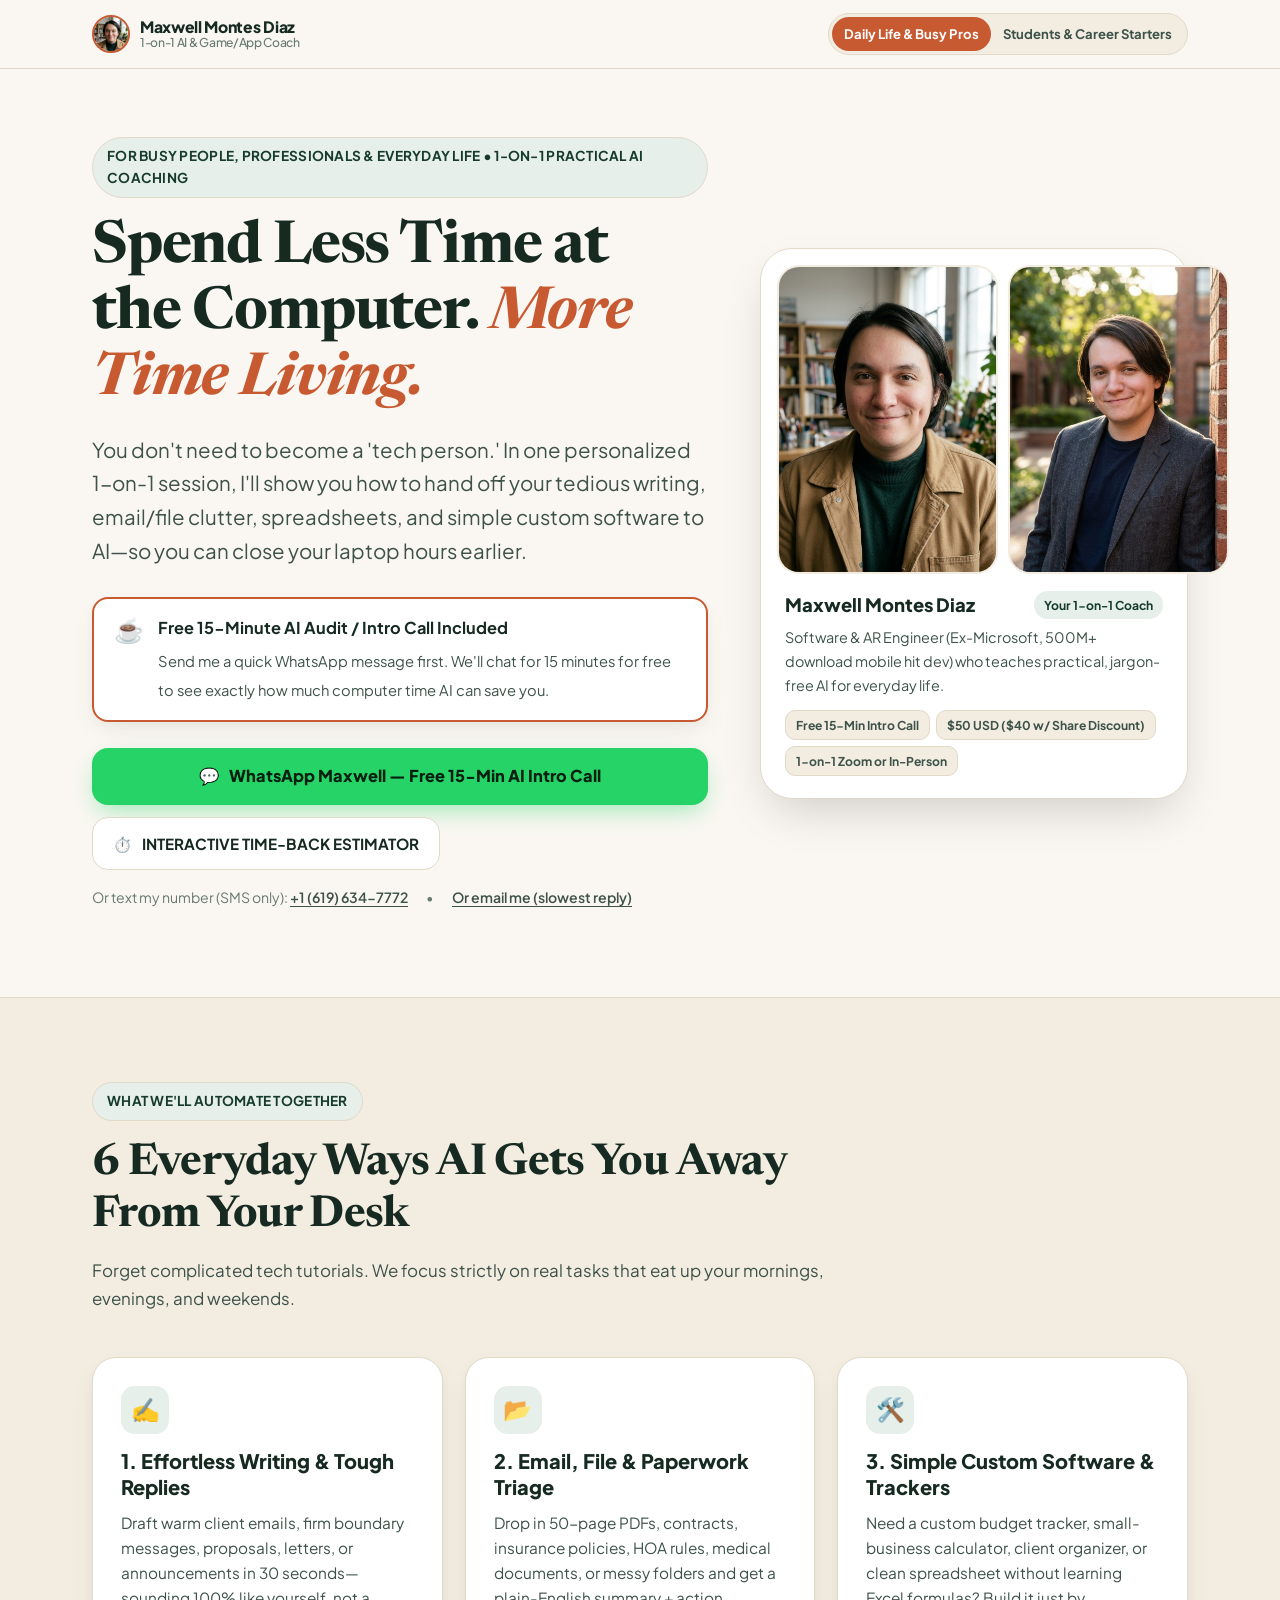
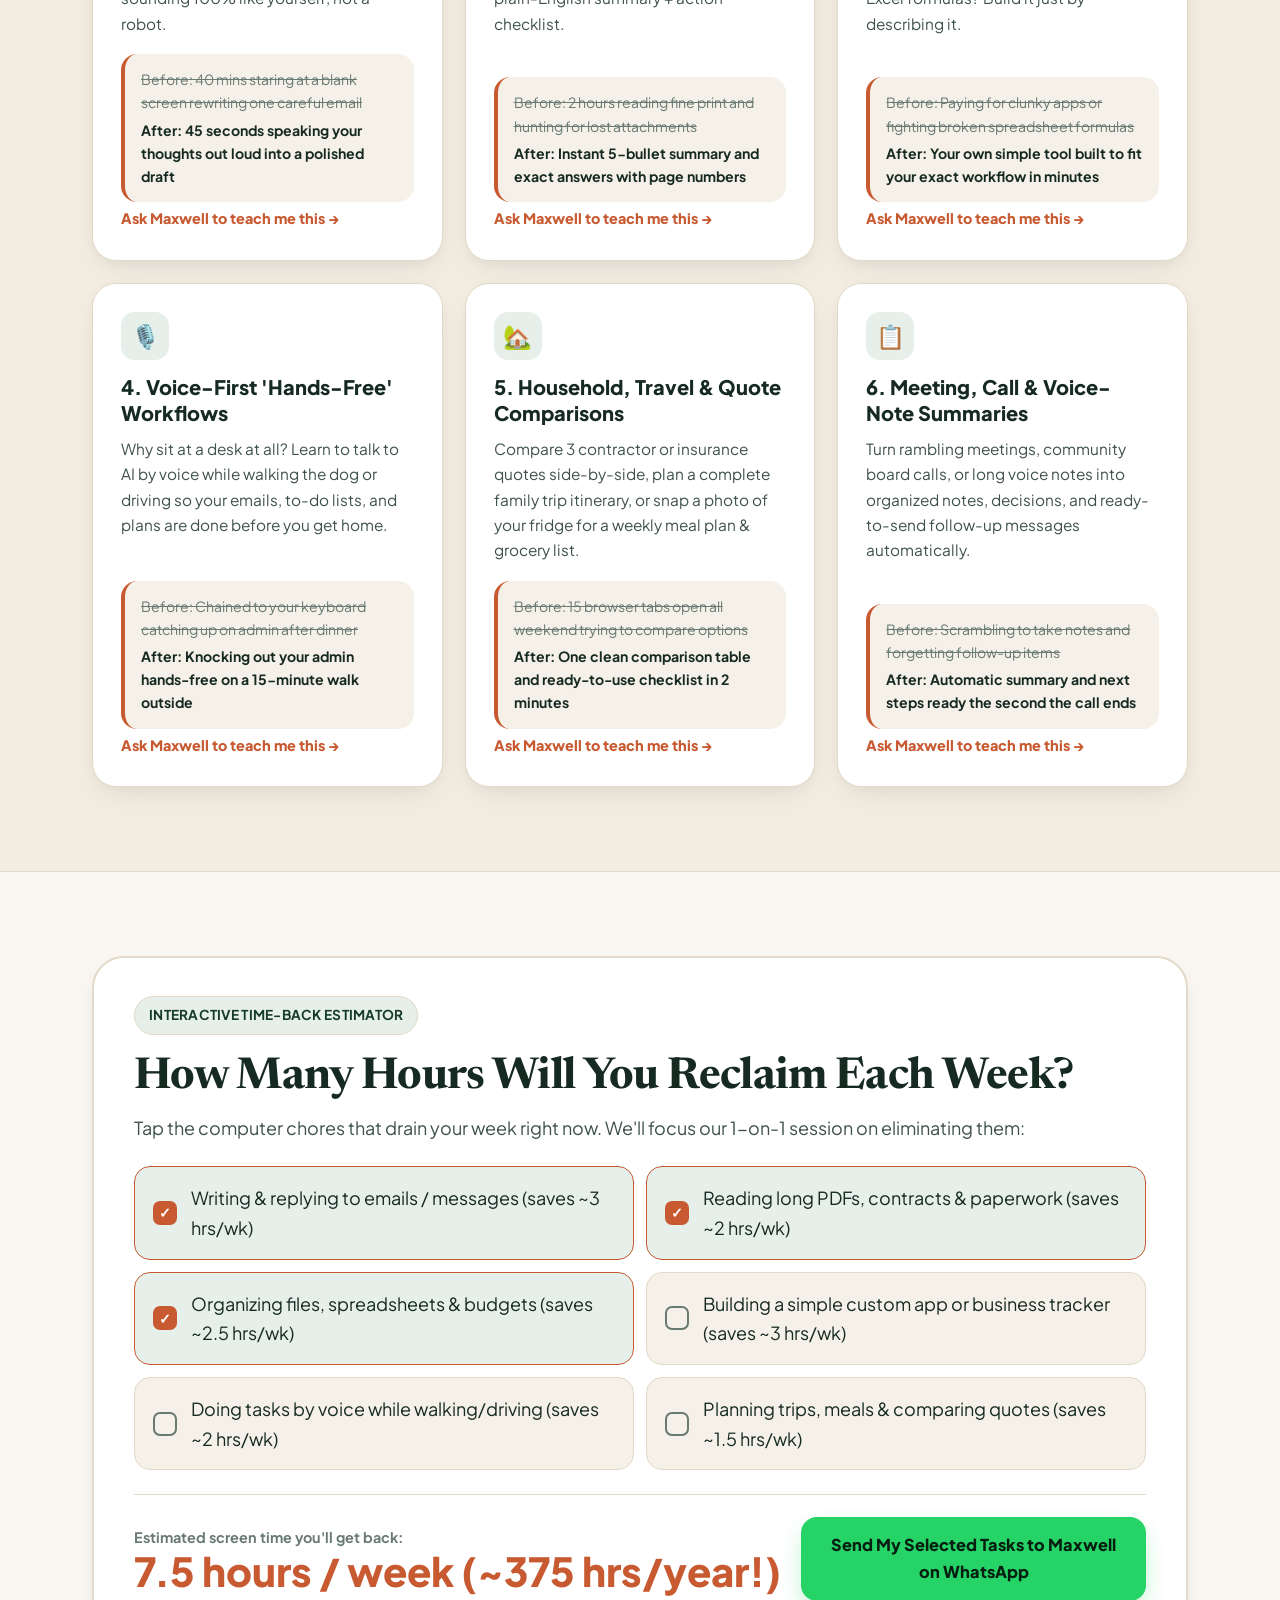
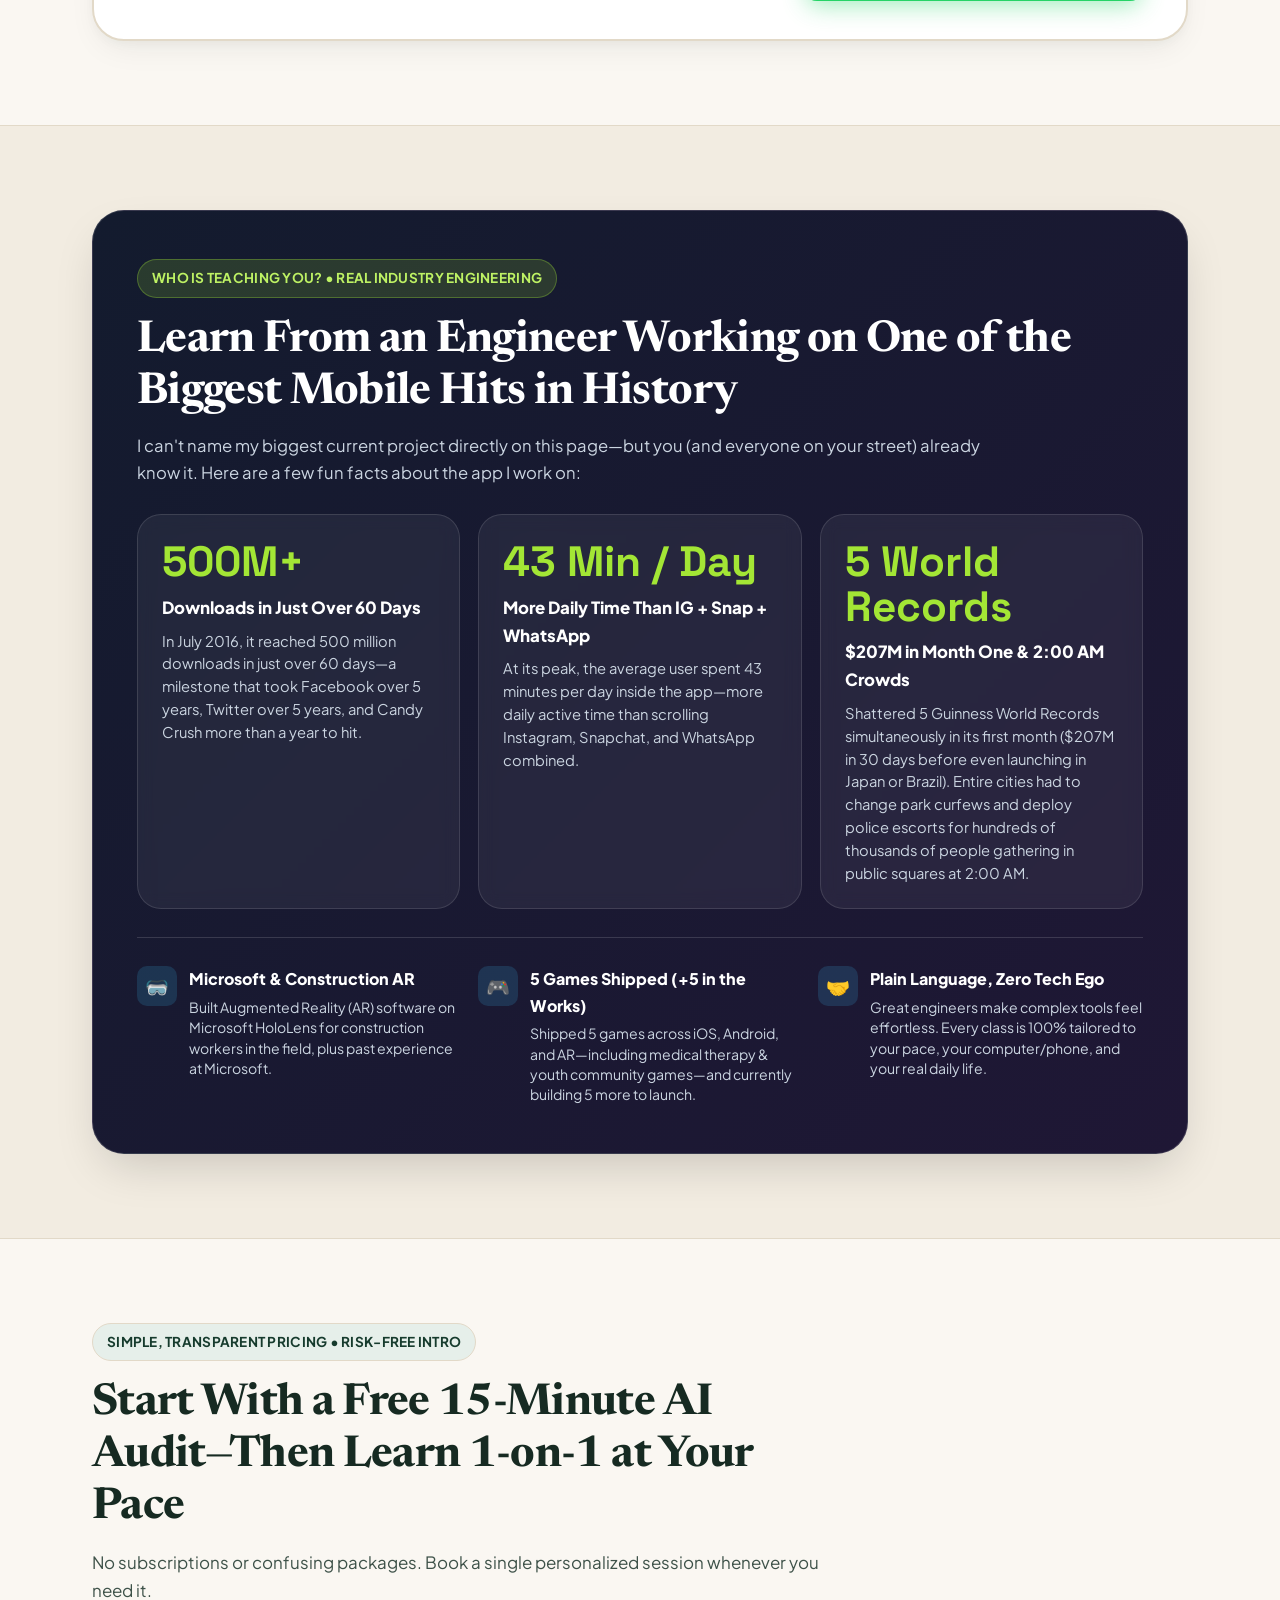
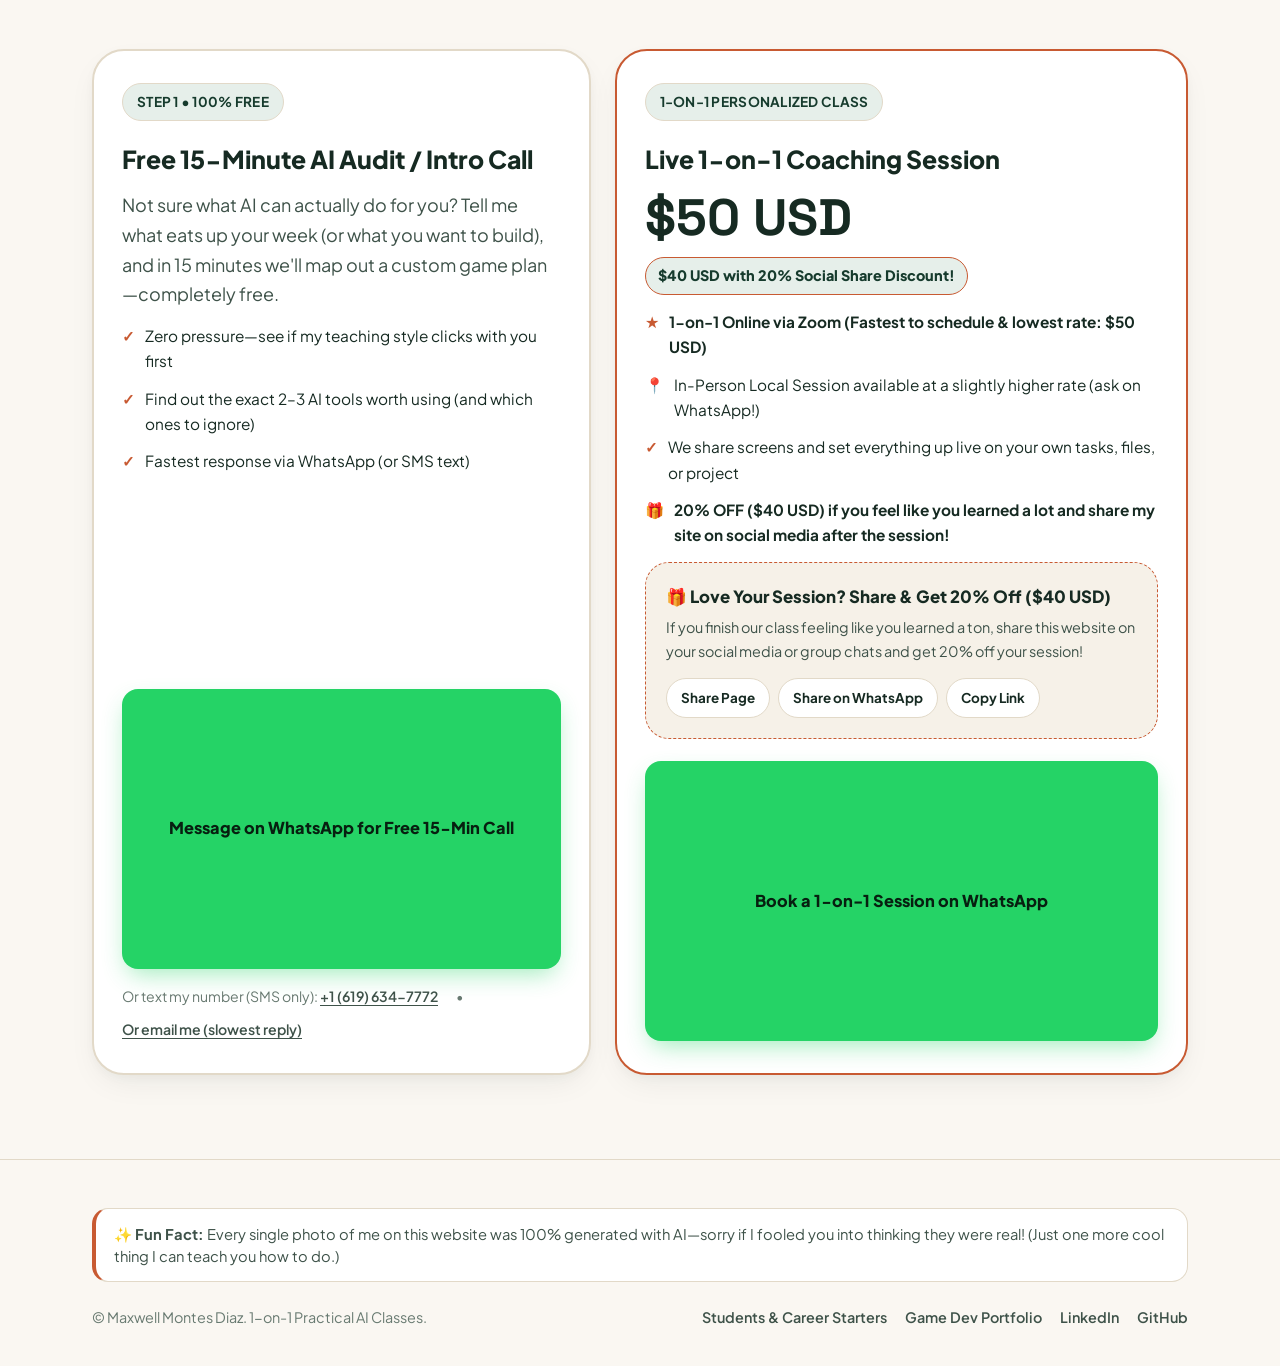
==== adults/index.html @ 0ac8b61b "Initial commit: 1-on-1 AI Lessons Website (Daily Life & Students/Creators editions)" ====
<!DOCTYPE html>
<html lang="en">
<head>
  <meta charset="utf-8" />
  <meta name="viewport" content="width=device-width, initial-scale=1" />
  <title>Spend Less Time at the Computer — 1-on-1 AI Classes with Maxwell Montes Diaz</title>
  <meta name="description" content="Practical 1-on-1 AI coaching for busy people, professionals, and everyday life. Hand off writing, email/file management, spreadsheets, and simple custom software to AI. Free 15-Min AI Intro Call!" />

  <!-- OpenGraph / WhatsApp / iMessage / Social Link Preview -->
  <meta property="og:type" content="website" />
  <meta property="og:site_name" content="Maxwell Montes Diaz • Practical AI Coaching" />
  <meta property="og:title" content="Spend Less Time at the Computer. More Time Living. — 1-on-1 AI Classes" />
  <meta property="og:description" content="Free 15-Min AI Intro Call • Learn to automate writing, email &amp; file management, and simple custom software in 1-on-1 sessions (20% off when shared!)." />
  <meta property="og:url" content="https://mascaz.github.io/AI-Lessons-Website/adults/" />
  <meta property="og:image" content="https://mascaz.github.io/AI-Lessons-Website/assets/images/og-adults.jpg" />
  <meta property="og:image:type" content="image/jpeg" />
  <meta property="og:image:width" content="1200" />
  <meta property="og:image:height" content="630" />
  <meta name="twitter:card" content="summary_large_image" />
  <meta name="twitter:title" content="Spend Less Time at the Computer. More Time Living. — 1-on-1 AI Classes" />
  <meta name="twitter:description" content="Free 15-Min AI Intro Call • Jargon-free 1-on-1 AI coaching by Maxwell Montes Diaz (Ex-Microsoft AR &amp; 500M+ download mobile hit dev)." />
  <meta name="twitter:image" content="https://mascaz.github.io/AI-Lessons-Website/assets/images/og-adults.jpg" />

  <!-- Google Fonts -->
  <link rel="preconnect" href="https://fonts.googleapis.com" />
  <link rel="preconnect" href="https://fonts.gstatic.com" crossorigin />
  <link href="https://fonts.googleapis.com/css2?family=Newsreader:ital,opsz,wght@0,6..72,600;0,6..72,700;1,6..72,600&family=Plus+Jakarta+Sans:wght@400;500;600;700;800&family=Space+Grotesk:wght@600;700&display=swap" rel="stylesheet" />

  <link rel="stylesheet" href="../assets/css/styles.css" />
</head>
<body class="theme-adults" data-track="adults">

  <!-- Sticky Global Top Bar -->
  <header class="site-header">
    <div class="container header-inner">
      <a href="../" class="brand-link">
        <img src="../assets/images/adults-03-loft.jpg" alt="Maxwell Montes Diaz" class="brand-avatar" id="header-brand-avatar" width="38" height="38" />
        <div class="brand-meta">
          <span class="brand-name">Maxwell Montes Diaz</span>
          <span class="brand-role" data-i18n="nav_role">1-on-1 AI &amp; Game/App Coach</span>
        </div>
      </a>

      <div class="header-controls">
        <nav class="audience-switcher" aria-label="Experience Switcher">
          <a href="../adults/" class="audience-pill active-adults" aria-current="page" data-i18n="nav_adults_pill">Daily Life &amp; Busy Pros</a>
          <a href="../youth/" class="audience-pill" data-i18n="nav_youth_pill">Students &amp; Career Starters</a>
        </nav>
      </div>
    </div>
  </header>

  <main>
    <!-- Hero Section -->
    <section class="hero-section">
      <div class="container hero-grid">
        <div>
          <div class="eyebrow-badge" data-i18n="adults_eyebrow">
            FOR BUSY PEOPLE, PROFESSIONALS &amp; EVERYDAY LIFE • 1-ON-1 PRACTICAL AI COACHING
          </div>
          <h1 class="headline-xl" data-i18n="adults_hero_title">
            Spend Less Time at the Computer. <span class="highlight-adults">More Time Living.</span>
          </h1>
          <p class="hero-lead" data-i18n="adults_hero_lead">
            You don't need to become a "tech person." In one personalized 1-on-1 session, I'll show you how to hand off your tedious writing, email/file clutter, spreadsheets, and simple custom software to AI—so you can close your laptop hours earlier.
          </p>

          <!-- Free 15-Minute AI Audit Callout -->
          <div class="audit-offer-banner">
            <div class="audit-offer-icon" aria-hidden="true">☕</div>
            <div class="audit-offer-text">
              <strong data-i18n="adults_offer_strong">Free 15-Minute AI Audit / Intro Call Included</strong>
              <span data-i18n="adults_offer_span">Send me a quick WhatsApp message first. We'll chat for 15 minutes for free to see exactly how much computer time AI can save you.</span>
            </div>
          </div>

          <!-- Contact CTA Hierarchy: #1 WhatsApp, #2 SMS Text, #3 Email -->
          <div class="cta-stack">
            <div class="cta-row-primary">
              <a href="#" data-contact="wa-audit" class="btn btn-whatsapp">
                <span>💬</span>
                <span data-i18n="cta_whatsapp_audit">WhatsApp Maxwell — Free 15-Min AI Intro Call</span>
              </a>
              <a href="#calculator" class="btn btn-secondary">
                <span>⏱️</span>
                <span data-i18n="calc_eyebrow">Time-Back Calculator</span>
              </a>
            </div>

            <div class="contact-tier-row">
              <span>
                <span data-i18n="cta_sms_label">Or text my number (SMS only):</span>
                <a href="#" data-contact="sms" class="contact-tier-link">+1 (619) 634-7772</a>
              </span>
              <span>•</span>
              <a href="#" data-contact="email" class="contact-tier-link" data-i18n="cta_email_label">Or email me (slowest reply)</a>
            </div>
          </div>
        </div>

        <!-- Instructor Hero Collage (Pictures 03 & 04 from Professional Headshots) -->
        <aside class="hero-photo-card">
          <div class="hero-collage-adults" id="adults-photo-collage">
            <div class="collage-tile" title="Click to swap photo">
              <img
                src="../assets/images/adults-03-loft.jpg"
                alt="Maxwell Montes Diaz — Creative Studio Portrait"
                fetchpriority="high"
                width="600"
                height="800"
              />
            </div>
            <div class="collage-tile" title="Click to swap photo">
              <img
                src="../assets/images/adults-04-outdoor.jpg"
                alt="Maxwell Montes Diaz — Outdoor Natural Portrait"
                width="600"
                height="800"
              />
            </div>
          </div>
          <div class="hero-photo-caption">
            <div class="hero-photo-name">
              <span>Maxwell Montes Diaz</span>
              <span class="verified-pill" data-i18n="adults_photo_badge">Your 1-on-1 Coach</span>
            </div>
            <p class="hero-photo-bio" data-i18n="adults_photo_bio">
              Software &amp; AR Engineer (Ex-Microsoft, 500M+ download mobile hit dev) who teaches practical, jargon-free AI for everyday life.
            </p>
            <div class="hero-mini-pills">
              <span class="mini-pill" data-i18n="hero_pill_free">Free 15-Min Intro Call</span>
              <span class="mini-pill" data-i18n="hero_pill_price">$50 USD ($40 w/ Share Discount)</span>
              <span class="mini-pill" data-i18n="hero_pill_format">1-on-1 Zoom or In-Person</span>
            </div>
          </div>
        </aside>
      </div>
    </section>

    <!-- 6 Everyday Use Cases (Before vs. After) -->
    <section class="section section-alt" id="use-cases">
      <div class="container">
        <div class="section-header">
          <div class="eyebrow-badge" data-i18n="adults_usecases_eyebrow">WHAT WE'LL AUTOMATE TOGETHER</div>
          <h2 class="headline-lg" data-i18n="adults_usecases_title">6 Everyday Ways AI Gets You Away From Your Desk</h2>
          <p data-i18n="adults_usecases_sub">Forget complicated tech tutorials. We focus strictly on real tasks that eat up your mornings, evenings, and weekends.</p>
        </div>

        <div class="cards-grid-3">
          <!-- Use Case 1: Writing -->
          <article class="feature-card">
            <div>
              <div class="card-icon" aria-hidden="true">✍️</div>
              <h3 data-i18n="acard1_title">1. Effortless Writing &amp; Tough Replies</h3>
              <p data-i18n="acard1_desc">
                Draft warm client emails, firm boundary messages, proposals, letters, or announcements in 30 seconds—sounding 100% like yourself, not a robot.
              </p>
            </div>
            <div>
              <div class="before-after-box">
                <div class="before-line" data-i18n="acard1_before">Before: 40 mins staring at a blank screen rewriting one careful email</div>
                <div class="after-line" data-i18n="acard1_after">After: 45 seconds speaking your thoughts out loud into a polished draft</div>
              </div>
              <a
                href="#"
                class="card-action-link"
                data-wa-topic-en="Hi Maxwell! I'd love to learn how to use AI to write emails, letters, and replies faster in my own voice."
                data-wa-topic-es="¡Hola Maxwell! Me gustaría aprender a usar la IA para redactar correos, cartas y respuestas mucho más rápido."
                data-i18n="acard_cta"
              >Ask Maxwell to teach me this →</a>
            </div>
          </article>

          <!-- Use Case 2: Email & File Management -->
          <article class="feature-card">
            <div>
              <div class="card-icon" aria-hidden="true">📂</div>
              <h3 data-i18n="acard2_title">2. Email, File &amp; Paperwork Triage</h3>
              <p data-i18n="acard2_desc">
                Drop in 50-page PDFs, contracts, insurance policies, HOA rules, medical documents, or messy folders and get a plain-English summary + action checklist.
              </p>
            </div>
            <div>
              <div class="before-after-box">
                <div class="before-line" data-i18n="acard2_before">Before: 2 hours reading fine print and hunting for lost attachments</div>
                <div class="after-line" data-i18n="acard2_after">After: Instant 5-bullet summary and exact answers with page numbers</div>
              </div>
              <a
                href="#"
                class="card-action-link"
                data-wa-topic-en="Hi Maxwell! I want to learn how to use AI to manage my emails, files, and summarize long PDFs/documents."
                data-wa-topic-es="¡Hola Maxwell! Quiero aprender a usar la IA para organizar mis archivos, correos y resumir documentos largos."
                data-i18n="acard_cta"
              >Ask Maxwell to teach me this →</a>
            </div>
          </article>

          <!-- Use Case 3: Simple Software Creation -->
          <article class="feature-card">
            <div>
              <div class="card-icon" aria-hidden="true">🛠️</div>
              <h3 data-i18n="acard3_title">3. Simple Custom Software &amp; Trackers</h3>
              <p data-i18n="acard3_desc">
                Need a custom budget tracker, small-business calculator, client organizer, or clean spreadsheet without learning Excel formulas? Build it just by describing it.
              </p>
            </div>
            <div>
              <div class="before-after-box">
                <div class="before-line" data-i18n="acard3_before">Before: Paying for clunky apps or fighting broken spreadsheet formulas</div>
                <div class="after-line" data-i18n="acard3_after">After: Your own simple tool built to fit your exact workflow in minutes</div>
              </div>
              <a
                href="#"
                class="card-action-link"
                data-wa-topic-en="Hi Maxwell! I'd love to learn how to create simple custom software or trackers for my life/work without coding."
                data-wa-topic-es="¡Hola Maxwell! Me gustaría aprender a crear pequeños programas o tablas personalizadas para mi trabajo/vida sin saber programar."
                data-i18n="acard_cta"
              >Ask Maxwell to teach me this →</a>
            </div>
          </article>

          <!-- Use Case 4: Voice-First Hands-Free Workflows -->
          <article class="feature-card">
            <div>
              <div class="card-icon" aria-hidden="true">🎙️</div>
              <h3 data-i18n="acard4_title">4. Voice-First 'Hands-Free' Workflows</h3>
              <p data-i18n="acard4_desc">
                Why sit at a desk at all? Learn to talk to AI by voice while walking the dog or driving so your emails, to-do lists, and plans are done before you get home.
              </p>
            </div>
            <div>
              <div class="before-after-box">
                <div class="before-line" data-i18n="acard4_before">Before: Chained to your keyboard catching up on admin after dinner</div>
                <div class="after-line" data-i18n="acard4_after">After: Knocking out your admin hands-free on a 15-minute walk outside</div>
              </div>
              <a
                href="#"
                class="card-action-link"
                data-wa-topic-en="Hi Maxwell! I want to learn how to use AI by voice on my phone so I can stay away from the computer."
                data-wa-topic-es="¡Hola Maxwell! Quiero aprender a usar la IA por voz desde mi celular para pasar menos tiempo en la computadora."
                data-i18n="acard_cta"
              >Ask Maxwell to teach me this →</a>
            </div>
          </article>

          <!-- Use Case 5: Household, Travel & Quote Comparisons -->
          <article class="feature-card">
            <div>
              <div class="card-icon" aria-hidden="true">🏡</div>
              <h3 data-i18n="acard5_title">5. Household, Travel &amp; Quote Comparisons</h3>
              <p data-i18n="acard5_desc">
                Compare 3 contractor or insurance quotes side-by-side, plan a complete family trip itinerary, or snap a photo of your fridge for a weekly meal plan &amp; grocery list.
              </p>
            </div>
            <div>
              <div class="before-after-box">
                <div class="before-line" data-i18n="acard5_before">Before: 15 browser tabs open all weekend trying to compare options</div>
                <div class="after-line" data-i18n="acard5_after">After: One clean comparison table and ready-to-use checklist in 2 minutes</div>
              </div>
              <a
                href="#"
                class="card-action-link"
                data-wa-topic-en="Hi Maxwell! I'd like to learn how to use AI for travel planning, comparing quotes, and household logistics."
                data-wa-topic-es="¡Hola Maxwell! Quiero aprender a usar la IA para planear viajes, comparar cotizaciones y organizar pendientes de casa."
                data-i18n="acard_cta"
              >Ask Maxwell to teach me this →</a>
            </div>
          </article>

          <!-- Use Case 6: Meeting & Call Summaries -->
          <article class="feature-card">
            <div>
              <div class="card-icon" aria-hidden="true">📋</div>
              <h3 data-i18n="acard6_title">6. Meeting, Call &amp; Voice-Note Summaries</h3>
              <p data-i18n="acard6_desc">
                Turn rambling meetings, community board calls, or long voice notes into organized notes, decisions, and ready-to-send follow-up messages automatically.
              </p>
            </div>
            <div>
              <div class="before-after-box">
                <div class="before-line" data-i18n="acard6_before">Before: Scrambling to take notes and forgetting follow-up items</div>
                <div class="after-line" data-i18n="acard6_after">After: Automatic summary and next steps ready the second the call ends</div>
              </div>
              <a
                href="#"
                class="card-action-link"
                data-wa-topic-en="Hi Maxwell! I want to learn how to automatically summarize meetings, calls, and voice notes with AI."
                data-wa-topic-es="¡Hola Maxwell! Quiero aprender a resumir juntas, llamadas y notas de voz automáticamente con IA."
                data-i18n="acard_cta"
              >Ask Maxwell to teach me this →</a>
            </div>
          </article>
        </div>
      </div>
    </section>

    <!-- Interactive Time-Back Calculator -->
    <section class="section" id="calculator">
      <div class="container">
        <div class="interactive-panel">
          <div class="eyebrow-badge" data-i18n="calc_eyebrow">INTERACTIVE TIME-BACK ESTIMATOR</div>
          <h2 class="headline-lg" data-i18n="calc_title">How Many Hours Will You Reclaim Each Week?</h2>
          <p style="color:var(--text-secondary);margin-top:8px;" data-i18n="calc_sub">
            Tap the computer chores that drain your week right now. We'll focus our 1-on-1 session on eliminating them:
          </p>

          <div class="task-checklist" role="group" aria-label="Daily computer tasks">
            <div class="task-check-item selected" role="checkbox" aria-checked="true" tabindex="0" data-hours="3">
              <div class="task-check-box">✓</div>
              <span data-i18n="calc_item1">Writing &amp; replying to emails / messages (saves ~3 hrs/wk)</span>
            </div>
            <div class="task-check-item selected" role="checkbox" aria-checked="true" tabindex="0" data-hours="2">
              <div class="task-check-box">✓</div>
              <span data-i18n="calc_item2">Reading long PDFs, contracts &amp; paperwork (saves ~2 hrs/wk)</span>
            </div>
            <div class="task-check-item selected" role="checkbox" aria-checked="true" tabindex="0" data-hours="2.5">
              <div class="task-check-box">✓</div>
              <span data-i18n="calc_item3">Organizing files, spreadsheets &amp; budgets (saves ~2.5 hrs/wk)</span>
            </div>
            <div class="task-check-item" role="checkbox" aria-checked="false" tabindex="0" data-hours="3">
              <div class="task-check-box"></div>
              <span data-i18n="calc_item4">Building a simple custom app or business tracker (saves ~3 hrs/wk)</span>
            </div>
            <div class="task-check-item" role="checkbox" aria-checked="false" tabindex="0" data-hours="2">
              <div class="task-check-box"></div>
              <span data-i18n="calc_item5">Doing tasks by voice while walking/driving (saves ~2 hrs/wk)</span>
            </div>
            <div class="task-check-item" role="checkbox" aria-checked="false" tabindex="0" data-hours="1.5">
              <div class="task-check-box"></div>
              <span data-i18n="calc_item6">Planning trips, meals &amp; comparing quotes (saves ~1.5 hrs/wk)</span>
            </div>
          </div>

          <div class="time-saved-summary">
            <div>
              <div style="font-size:0.9rem;color:var(--text-muted);font-weight:700;" data-i18n="calc_result_label">
                Estimated screen time you'll get back:
              </div>
              <div class="time-saved-number" id="calc-hours-output">7.5 hours / week (~375 hrs/year!)</div>
            </div>
            <a href="#" id="calc-wa-cta" class="btn btn-whatsapp" data-i18n="calc_cta_btn">
              Send My Selected Tasks to Maxwell on WhatsApp
            </a>
          </div>
        </div>
      </div>
    </section>

    <!-- Credibility Showcase (The Mystery Global Phenomenon + Microsoft + AR + 5 Games) -->
    <section class="section section-alt" id="about-maxwell">
      <div class="container">
        <div class="credibility-showcase">
          <div>
            <div class="eyebrow-badge" data-i18n="cred_eyebrow">
              WHO IS TEACHING YOU? • REAL INDUSTRY ENGINEERING
            </div>
            <h2 class="headline-lg" style="color:#FFFFFF;margin-bottom:12px;" data-i18n="cred_title">
              Learn From an Engineer Working on One of the Biggest Mobile Hits in History
            </h2>
            <p style="color:#CBD5E1;max-width:72ch;font-size:1.04rem;" data-i18n="cred_subtitle">
              I can't name my biggest current project directly on this page—but you (and everyone on your street) already know it. Here are a few fun facts about the app I work on:
            </p>
          </div>

          <div class="mystery-stats-grid">
            <div class="mystery-stat-card">
              <div class="stat-big" data-i18n="stat1_num">500M+</div>
              <div class="stat-title" data-i18n="stat1_title">Downloads in Just Over 60 Days</div>
              <p class="stat-desc" data-i18n="stat1_desc">
                In July 2016, it reached 500 million downloads in just over 60 days—a milestone that took Facebook over 5 years, Twitter over 5 years, and Candy Crush more than a year to hit.
              </p>
            </div>

            <div class="mystery-stat-card">
              <div class="stat-big" data-i18n="stat2_num">43 Min / Day</div>
              <div class="stat-title" data-i18n="stat2_title">More Daily Time Than IG + Snap + WhatsApp</div>
              <p class="stat-desc" data-i18n="stat2_desc">
                At its peak, the average user spent 43 minutes per day inside the app—more daily active time than scrolling Instagram, Snapchat, and WhatsApp combined.
              </p>
            </div>

            <div class="mystery-stat-card">
              <div class="stat-big" data-i18n="stat3_num">5 World Records</div>
              <div class="stat-title" data-i18n="stat3_title">$207M in Month One &amp; 2:00 AM Crowds</div>
              <p class="stat-desc" data-i18n="stat3_desc">
                Shattered 5 Guinness World Records simultaneously in its first month ($207M in 30 days before even launching in Japan or Brazil). Entire cities had to change park curfews and deploy police escorts for hundreds of thousands of people gathering in public squares at 2:00 AM.
              </p>
            </div>
          </div>

          <div class="experience-timeline">
            <div class="exp-item">
              <div class="exp-badge">🥽</div>
              <div>
                <h4 data-i18n="exp1_title">Microsoft &amp; Construction AR</h4>
                <p data-i18n="exp1_desc">Built Augmented Reality (AR) software on Microsoft HoloLens for construction workers in the field, plus past experience at Microsoft.</p>
              </div>
            </div>
            <div class="exp-item">
              <div class="exp-badge">🎮</div>
              <div>
                <h4 data-i18n="exp2_title">5 Games Shipped (+5 in the Works)</h4>
                <p data-i18n="exp2_desc">Shipped 5 games across iOS, Android, and AR—including medical therapy &amp; youth community games—and currently building 5 more to launch.</p>
              </div>
            </div>
            <div class="exp-item">
              <div class="exp-badge">🤝</div>
              <div>
                <h4 data-i18n="exp3_title">Plain Language, Zero Tech Ego</h4>
                <p data-i18n="exp3_desc">Great engineers make complex tools feel effortless. Every class is 100% tailored to your pace, your computer/phone, and your real daily life.</p>
              </div>
            </div>
          </div>
        </div>
      </div>
    </section>

    <!-- Pricing, Free 15-Min Intro Call & 20% Social Share Discount -->
    <section class="section" id="pricing">
      <div class="container">
        <div class="section-header">
          <div class="eyebrow-badge" data-i18n="price_eyebrow">SIMPLE, TRANSPARENT PRICING • RISK-FREE INTRO</div>
          <h2 class="headline-lg" data-i18n="price_heading">Start With a Free 15-Minute AI Audit—Then Learn 1-on-1 at Your Pace</h2>
          <p data-i18n="price_sub">No subscriptions or confusing packages. Book a single personalized session whenever you need it.</p>
        </div>

        <div class="pricing-grid">
          <!-- Card 1: Free 15-Min AI Audit -->
          <div class="pricing-card">
            <div>
              <div class="eyebrow-badge" data-i18n="audit_card_badge">STEP 1 • 100% FREE</div>
              <h3 style="font-size:1.55rem;font-weight:800;margin-bottom:10px;" data-i18n="audit_card_title">
                Free 15-Minute AI Audit / Intro Call
              </h3>
              <p style="color:var(--text-secondary);" data-i18n="audit_card_desc">
                Not sure what AI can actually do for you? Tell me what eats up your week (or what you want to build), and in 15 minutes we'll map out a custom game plan—completely free.
              </p>

              <ul class="pricing-features">
                <li>
                  <span class="check-icon">✓</span>
                  <span data-i18n="audit_bullet1">Zero pressure—see if my teaching style clicks with you first</span>
                </li>
                <li>
                  <span class="check-icon">✓</span>
                  <span data-i18n="audit_bullet2">Find out the exact 2–3 AI tools worth using (and which ones to ignore)</span>
                </li>
                <li>
                  <span class="check-icon">✓</span>
                  <span data-i18n="audit_bullet3">Fastest response via WhatsApp (or SMS text)</span>
                </li>
              </ul>
            </div>

            <div class="cta-stack">
              <a href="#" data-contact="wa-audit" class="btn btn-whatsapp" data-i18n="audit_card_btn">
                Message on WhatsApp for Free 15-Min Call
              </a>
              <div class="contact-tier-row">
                <span>
                  <span data-i18n="cta_sms_label">Or text my number (SMS only):</span>
                  <a href="#" data-contact="sms" class="contact-tier-link">+1 (619) 634-7772</a>
                </span>
                <span>•</span>
                <a href="#" data-contact="email" class="contact-tier-link" data-i18n="cta_email_label">Or email me (slowest reply)</a>
              </div>
            </div>
          </div>

          <!-- Card 2: 1-on-1 Coaching Session -->
          <div class="pricing-card featured">
            <div>
              <div class="eyebrow-badge" data-i18n="session_card_badge">1-ON-1 PERSONALIZED CLASS</div>
              <h3 style="font-size:1.55rem;font-weight:800;" data-i18n="session_card_title">
                Live 1-on-1 Coaching Session
              </h3>

              <div class="price-tag-row">
                <span class="price-main" data-i18n="session_price_regular">$50 USD</span>
                <span class="price-discounted-pill" data-i18n="session_price_discount_badge">$40 USD with 20% Social Share Discount!</span>
              </div>

              <ul class="pricing-features">
                <li>
                  <span class="check-icon">★</span>
                  <strong data-i18n="session_format_zoom">1-on-1 Online via Zoom (Fastest to schedule &amp; lowest rate: $50 USD)</strong>
                </li>
                <li>
                  <span class="check-icon">📍</span>
                  <span data-i18n="session_format_inperson">In-Person Local Session available at a slightly higher rate (ask on WhatsApp!)</span>
                </li>
                <li>
                  <span class="check-icon">✓</span>
                  <span data-i18n="session_bullet_custom">We share screens and set everything up live on your own tasks, files, or project</span>
                </li>
                <li>
                  <span class="check-icon">🎁</span>
                  <strong data-i18n="session_bullet_discount">20% OFF ($40 USD) if you feel like you learned a lot and share my site on social media after the session!</strong>
                </li>
              </ul>

              <!-- 20% Share Widget -->
              <div class="share-discount-box">
                <h4 data-i18n="share_box_title">🎁 Love Your Session? Share &amp; Get 20% Off ($40 USD)</h4>
                <p data-i18n="share_box_desc">
                  If you finish our class feeling like you learned a ton, share this website on your social media or group chats and get 20% off your session!
                </p>
                <div class="share-buttons-row">
                  <button type="button" id="btn-share-native" class="share-chip" data-i18n="share_btn_native">Share Page</button>
                  <button type="button" id="btn-share-wa" class="share-chip" data-i18n="share_btn_wa">Share on WhatsApp</button>
                  <button type="button" id="btn-share-copy" class="share-chip" data-i18n="share_btn_copy">Copy Link</button>
                </div>
              </div>
            </div>

            <a href="#" data-contact="wa-book" class="btn btn-whatsapp" data-i18n="session_card_btn">
              Book a 1-on-1 Session on WhatsApp
            </a>
          </div>
        </div>
      </div>
    </section>
  </main>

  <!-- Footer -->
  <footer class="site-footer">
    <div class="container">
      <div class="ai-photo-funfact" data-i18n="footer_ai_photos_fact">
        ✨ <strong>Fun Fact:</strong> Every single photo of me on this website was 100% generated with AI—sorry if I fooled you into thinking they were real! (Just one more cool thing I can teach you how to do.)
      </div>
      <div class="footer-inner">
        <div data-i18n="footer_rights">© Maxwell Montes Diaz. 1-on-1 Practical AI Classes.</div>
        <div class="footer-links">
          <a href="../youth/" data-i18n="nav_youth_pill">Students &amp; Career Starters</a>
          <a href="https://mascaz.github.io" target="_blank" rel="noopener" data-i18n="footer_portfolio">Game Dev Portfolio</a>
          <a href="https://www.linkedin.com/in/maxwell-montes-diaz/" target="_blank" rel="noopener">LinkedIn</a>
          <a href="https://github.com/Mascaz" target="_blank" rel="noopener">GitHub</a>
        </div>
      </div>
    </div>
  </footer>

  <!-- Mobile Sticky Bottom Bar -->
  <div class="mobile-sticky-bar">
    <a href="#" data-contact="wa-audit" class="btn btn-whatsapp" data-i18n="cta_whatsapp_short">WhatsApp (Free 15-Min Intro)</a>
    <a href="#" data-contact="sms" class="btn-sms-mini" data-i18n="cta_sticky_sms">SMS Text</a>
  </div>

  <script src="../assets/js/site.js"></script>
</body>
</html>
---- assets/css/styles.css ----
/* ==========================================================================
   Maxwell Montes Diaz — Practical AI Classes (Bilingual EN / ES)
   Three tailored experiences:
   1. .theme-adults  -> Warm Editorial & Calm (Daily Life & Busy Professionals)
   2. .theme-youth   -> Modern Creator Studio (Students, Creators & Career Starters)
   3. .theme-gateway -> Dual-Track Gateway & Switcher
   ========================================================================== */

@media (prefers-reduced-motion: no-preference) {
  @view-transition {
    navigation: auto;
  }
}

:root {
  --font-sans: 'Plus Jakarta Sans', -apple-system, BlinkMacSystemFont, 'Segoe UI', Roboto, sans-serif;
  --font-serif: 'Newsreader', Georgia, 'Times New Roman', serif;
  --font-display: 'Space Grotesk', 'Plus Jakarta Sans', sans-serif;
  --font-mono: 'JetBrains Mono', ui-monospace, SFMono-Regular, Menlo, monospace;

  --whatsapp-green: #25D366;
  --whatsapp-green-dark: #1DA851;
  --whatsapp-ink: #071F10;

  --radius-sm: 10px;
  --radius-md: 16px;
  --radius-lg: 24px;
  --radius-xl: 32px;
  --radius-pill: 9999px;

  --shadow-soft: 0 12px 32px -8px rgba(20, 40, 32, 0.08), 0 4px 12px -2px rgba(20, 40, 32, 0.04);
  --shadow-elevated: 0 20px 48px -12px rgba(0, 0, 0, 0.18);
  --max-w: 1160px;
}

/* --------------------------------------------------------------------------
   Theme 1: DAILY LIFE & BUSY PROS — Warm Editorial, High Legibility, Calm
   -------------------------------------------------------------------------- */
.theme-adults {
  --bg-primary: #FAF7F2;
  --bg-secondary: #F2ECE1;
  --bg-card: #FFFFFF;
  --bg-card-alt: #F6F1E8;
  --bg-glass: rgba(250, 247, 242, 0.90);

  --text-primary: #162A22;
  --text-secondary: #3E5249;
  --text-muted: #687A71;

  --accent-primary: #C85A32;
  --accent-primary-hover: #AF4822;
  --accent-secondary: #1E4637;
  --accent-Soft: #F9E6DF;
  --accent-badge-bg: #E6EFEA;
  --accent-badge-text: #163B2D;

  --border-color: #E2D9C8;
  --border-strong: #C9BTA8;
  --focus-ring: #C85A32;

  background-color: var(--bg-primary);
  color: var(--text-primary);
  font-family: var(--font-sans);
  font-size: 18px;
  line-height: 1.65;
}

/* --------------------------------------------------------------------------
   Theme 2: STUDENTS, CREATORS & CAREER STARTERS — Modern Creator Studio
   -------------------------------------------------------------------------- */
.theme-youth {
  --bg-primary: #090C12;
  --bg-secondary: #101520;
  --bg-card: #151B28;
  --bg-card-alt: #1C2436;
  --bg-glass: rgba(9, 12, 18, 0.86);

  --text-primary: #F8FAFC;
  --text-secondary: #CBD5E1;
  --text-muted: #94A3B8;

  --accent-primary: #A3E635;
  --accent-primary-hover: #BEF264;
  --accent-secondary: #6366F1;
  --accent-Soft: rgba(99, 102, 241, 0.16);
  --accent-badge-bg: rgba(163, 230, 53, 0.14);
  --accent-badge-text: #A3E635;

  --border-color: #263147;
  --border-strong: #3B4968;
  --focus-ring: #A3E635;

  background-color: var(--bg-primary);
  color: var(--text-primary);
  font-family: var(--font-sans);
  font-size: 17px;
  line-height: 1.6;
}

/* --------------------------------------------------------------------------
   Theme 3: GATEWAY (Root Switcher)
   -------------------------------------------------------------------------- */
.theme-gateway {
  --bg-primary: #0F172A;
  --bg-secondary: #1E293B;
  --bg-card: #1E293B;
  --bg-card-alt: #27354D;
  --bg-glass: rgba(15, 23, 42, 0.88);

  --text-primary: #F8FAFC;
  --text-secondary: #CBD5E1;
  --text-muted: #94A3B8;

  --accent-primary: #38BDF8;
  --accent-secondary: #C85A32;
  --border-color: #334155;
  --focus-ring: #38BDF8;

  background-color: var(--bg-primary);
  color: var(--text-primary);
  font-family: var(--font-sans);
  font-size: 17px;
  line-height: 1.6;
}

/* --------------------------------------------------------------------------
   Base & Reset
   -------------------------------------------------------------------------- */
*, *::before, *::after {
  box-sizing: border-box;
  margin: 0;
  padding: 0;
}

html {
  scroll-behavior: smooth;
  -webkit-text-size-adjust: 100%;
}

body {
  min-height: 100vh;
  overflow-x: hidden;
  padding-bottom: 92px; /* Space for mobile sticky CTA bar */
}

@media (min-width: 900px) {
  body {
    padding-bottom: 0;
  }
}

img {
  max-width: 100%;
  height: auto;
  display: block;
}

a {
  color: inherit;
  text-decoration: none;
}

button {
  font: inherit;
  cursor: pointer;
  border: none;
  background: none;
}

:focus-visible {
  outline: 3px solid var(--focus-ring);
  outline-offset: 3px;
}

.container {
  width: 100%;
  max-width: var(--max-w);
  margin: 0 auto;
  padding: 0 20px;
}

@media (min-width: 768px) {
  .container {
    padding: 0 32px;
  }
}

/* --------------------------------------------------------------------------
   Top Sticky Navigation Bar (Audience Switcher + Language Toggle)
   -------------------------------------------------------------------------- */
.site-header {
  position: sticky;
  top: 0;
  z-index: 100;
  backdrop-filter: blur(14px);
  -webkit-backdrop-filter: blur(14px);
  background: var(--bg-glass);
  border-bottom: 1px solid var(--border-color);
}

.header-inner {
  display: flex;
  align-items: center;
  justify-content: space-between;
  gap: 12px;
  min-height: 68px;
  padding-top: 8px;
  padding-bottom: 8px;
  flex-wrap: wrap;
}

.brand-link {
  display: flex;
  align-items: center;
  gap: 10px;
  font-weight: 800;
  font-size: 1rem;
  letter-spacing: -0.02em;
}

.brand-avatar {
  width: 38px;
  height: 38px;
  border-radius: 50%;
  object-fit: cover;
  object-position: center 20%;
  border: 2px solid var(--accent-primary);
}

.brand-meta {
  display: flex;
  flex-direction: column;
  line-height: 1.15;
}

.brand-name {
  font-weight: 800;
  font-size: 0.98rem;
}

.brand-role {
  font-size: 0.76rem;
  color: var(--text-muted);
  font-weight: 500;
}

.header-controls {
  display: flex;
  align-items: center;
  gap: 10px;
  flex-wrap: wrap;
}

/* Version Switcher Pills */
.audience-switcher {
  display: inline-flex;
  align-items: center;
  background: var(--bg-secondary);
  border: 1px solid var(--border-color);
  border-radius: var(--radius-pill);
  padding: 3px;
  font-size: 0.82rem;
  font-weight: 700;
}

.audience-pill {
  padding: 6px 12px;
  border-radius: var(--radius-pill);
  color: var(--text-secondary);
  transition: all 0.2s ease;
  white-space: nowrap;
}

.audience-pill:hover {
  color: var(--text-primary);
}

.audience-pill.active-adults {
  background: #C85A32;
  color: #FFFFFF;
}

.audience-pill.active-youth {
  background: #6366F1;
  color: #FFFFFF;
}

/* Language Toggle Pill */
.lang-toggle {
  display: inline-flex;
  align-items: center;
  background: var(--bg-secondary);
  border: 1px solid var(--border-color);
  border-radius: var(--radius-pill);
  padding: 3px;
  font-size: 0.8rem;
  font-weight: 700;
}

.lang-btn {
  padding: 5px 10px;
  border-radius: var(--radius-pill);
  color: var(--text-muted);
  transition: all 0.18s ease;
}

.lang-btn.active {
  background: var(--text-primary);
  color: var(--bg-primary);
}

/* --------------------------------------------------------------------------
   Typography Helpers
   -------------------------------------------------------------------------- */
.theme-adults .headline-xl {
  font-family: var(--font-serif);
  font-size: clamp(2.25rem, 4.6vw, 3.7rem);
  font-weight: 700;
  line-height: 1.12;
  letter-spacing: -0.02em;
}

.theme-adults .headline-lg {
  font-family: var(--font-serif);
  font-size: clamp(1.85rem, 3.5vw, 2.75rem);
  font-weight: 700;
  line-height: 1.18;
  letter-spacing: -0.015em;
}

.theme-youth .headline-xl,
.theme-gateway .headline-xl {
  font-family: var(--font-display);
  font-size: clamp(2.2rem, 4.8vw, 3.8rem);
  font-weight: 800;
  line-height: 1.08;
  letter-spacing: -0.03em;
}

.theme-youth .headline-lg,
.theme-gateway .headline-lg {
  font-family: var(--font-display);
  font-size: clamp(1.8rem, 3.6vw, 2.75rem);
  font-weight: 800;
  line-height: 1.14;
  letter-spacing: -0.025em;
}

.eyebrow-badge {
  display: inline-flex;
  align-items: center;
  gap: 8px;
  padding: 7px 14px;
  border-radius: var(--radius-pill);
  background: var(--accent-badge-bg);
  color: var(--accent-badge-text);
  font-size: 0.85rem;
  font-weight: 700;
  letter-spacing: 0.02em;
  margin-bottom: 18px;
  border: 1px solid var(--border-color);
}

.highlight-adults {
  color: #C85A32;
  font-style: italic;
}

.highlight-youth {
  background: linear-gradient(95deg, #A3E635 0%, #38BDF8 100%);
  -webkit-background-clip: text;
  -webkit-text-fill-color: transparent;
}

/* --------------------------------------------------------------------------
   Hero Section
   -------------------------------------------------------------------------- */
.hero-section {
  padding: 44px 0 64px;
}

@media (min-width: 900px) {
  .hero-section {
    padding: 68px 0 88px;
  }
}

.hero-grid {
  display: grid;
  grid-template-columns: 1fr;
  gap: 40px;
  align-items: center;
}

@media (min-width: 920px) {
  .hero-grid {
    grid-template-columns: 1.18fr 0.82fr;
    gap: 52px;
  }
}

.hero-lead {
  font-size: clamp(1.08rem, 1.8vw, 1.28rem);
  color: var(--text-secondary);
  margin-top: 20px;
  margin-bottom: 28px;
  max-width: 62ch;
}

/* Free 15-Min Intro Call Callout Banner */
.audit-offer-banner {
  background: var(--bg-card);
  border: 2px solid var(--accent-primary);
  border-radius: var(--radius-md);
  padding: 16px 20px;
  margin-bottom: 26px;
  display: flex;
  align-items: flex-start;
  gap: 14px;
  box-shadow: var(--shadow-soft);
}

.audit-offer-icon {
  font-size: 1.5rem;
  line-height: 1;
  flex-shrink: 0;
  margin-top: 2px;
}

.audit-offer-text strong {
  display: block;
  font-size: 1.02rem;
  margin-bottom: 3px;
}

.audit-offer-text span {
  font-size: 0.92rem;
  color: var(--text-secondary);
}

/* CTA Hierarchy Buttons */
.cta-stack {
  display: flex;
  flex-direction: column;
  gap: 12px;
}

.cta-row-primary {
  display: flex;
  flex-wrap: wrap;
  gap: 12px;
}

.btn {
  display: inline-flex;
  align-items: center;
  justify-content: center;
  gap: 10px;
  padding: 15px 24px;
  border-radius: var(--radius-md);
  font-weight: 800;
  font-size: 1.02rem;
  transition: transform 0.16s ease, box-shadow 0.16s ease, background-color 0.16s ease;
  text-align: center;
}

.btn:active {
  transform: translateY(1px);
}

.btn-whatsapp {
  background: var(--whatsapp-green);
  color: var(--whatsapp-ink);
  box-shadow: 0 10px 24px -6px rgba(37, 211, 102, 0.45);
  flex: 1 1 280px;
}

.btn-whatsapp:hover {
  background: #20bd5a;
  transform: translateY(-2px);
}

.btn-secondary {
  background: var(--bg-card);
  color: var(--text-primary);
  border: 1.5px solid var(--border-color);
  padding: 13px 20px;
  font-size: 0.95rem;
  font-weight: 700;
}

.btn-secondary:hover {
  border-color: var(--accent-primary);
  transform: translateY(-1px);
}

.contact-tier-row {
  display: flex;
  flex-wrap: wrap;
  align-items: center;
  gap: 10px 18px;
  font-size: 0.88rem;
  color: var(--text-muted);
  margin-top: 4px;
}

.contact-tier-link {
  display: inline-flex;
  align-items: center;
  gap: 6px;
  color: var(--text-secondary);
  font-weight: 600;
  text-decoration: underline;
  text-underline-offset: 3px;
}

.contact-tier-link:hover {
  color: var(--accent-primary);
}

/* Hero Portrait Card & Multi-Photo Collages */
.hero-photo-card {
  position: relative;
  background: var(--bg-card);
  border: 1px solid var(--border-color);
  border-radius: var(--radius-xl);
  padding: 16px;
  box-shadow: var(--shadow-elevated);
}

.hero-photo-frame {
  position: relative;
  border-radius: calc(var(--radius-xl) - 8px);
  overflow: hidden;
  aspect-ratio: 4 / 4.7;
  background: var(--bg-secondary);
}

.hero-photo-frame img {
  width: 100%;
  height: 100%;
  object-fit: cover;
  object-position: center 18%;
}

/* Adults 2-Photo Editorial Collage (03 Loft + 04 Outdoor) */
.hero-collage-adults {
  display: grid;
  grid-template-columns: 1.15fr 0.85fr;
  gap: 10px;
  align-items: stretch;
}

.collage-tile {
  position: relative;
  border-radius: calc(var(--radius-xl) - 10px);
  overflow: hidden;
  background: var(--bg-secondary);
  cursor: pointer;
  border: 2px solid transparent;
  transition: transform 0.2s ease, border-color 0.2s ease;
}

.collage-tile:hover {
  transform: scale(1.015);
  border-color: var(--accent-primary);
}

.collage-tile img {
  width: 100%;
  height: 100%;
  object-fit: cover;
  object-position: center 20%;
  display: block;
}

.hero-collage-adults .collage-tile {
  aspect-ratio: 3 / 4.2;
}

/* Youth 3-Photo Creator Bento Collage (05 Santorini + 01 Paris + 02 Positano) */
.hero-collage-youth {
  display: grid;
  grid-template-columns: 1fr 1fr;
  gap: 10px;
}

.hero-collage-youth .collage-tile-main {
  grid-column: 1 / -1;
  aspect-ratio: 16 / 10.5;
}

.hero-collage-youth .collage-tile-sub {
  aspect-ratio: 4 / 4.3;
}

/* Gateway Card Mini Collage Strip */
.gateway-photo-strip {
  display: flex;
  gap: 10px;
  margin-bottom: 18px;
}

.gateway-photo-strip img {
  width: 68px;
  height: 68px;
  border-radius: 16px;
  object-fit: cover;
  object-position: center 20%;
  border: 2px solid rgba(255, 255, 255, 0.25);
  box-shadow: 0 6px 16px rgba(0, 0, 0, 0.18);
}

.gateway-card-adults .gateway-photo-strip img {
  border-color: #C85A32;
}

.hero-photo-caption {
  padding: 16px 8px 6px;
}

.hero-photo-name {
  font-weight: 800;
  font-size: 1.15rem;
  display: flex;
  align-items: center;
  justify-content: space-between;
  gap: 8px;
}

.verified-pill {
  font-size: 0.76rem;
  padding: 4px 10px;
  border-radius: var(--radius-pill);
  background: var(--accent-badge-bg);
  color: var(--accent-badge-text);
  font-weight: 700;
}

.hero-photo-bio {
  font-size: 0.9rem;
  color: var(--text-secondary);
  margin-top: 6px;
}

.hero-mini-pills {
  display: flex;
  flex-wrap: wrap;
  gap: 6px;
  margin-top: 12px;
}

.mini-pill {
  font-size: 0.76rem;
  font-weight: 700;
  padding: 4px 10px;
  border-radius: var(--radius-sm);
  background: var(--bg-secondary);
  color: var(--text-secondary);
  border: 1px solid var(--border-color);
}

/* --------------------------------------------------------------------------
   Section Layout & Cards
   -------------------------------------------------------------------------- */
.section {
  padding: 64px 0;
  border-top: 1px solid var(--border-color);
}

@media (min-width: 900px) {
  .section {
    padding: 84px 0;
  }
}

.section-alt {
  background: var(--bg-secondary);
}

.section-header {
  max-width: 740px;
  margin-bottom: 44px;
}

.section-header p {
  margin-top: 14px;
  color: var(--text-secondary);
  font-size: 1.06rem;
}

.cards-grid-3 {
  display: grid;
  grid-template-columns: 1fr;
  gap: 22px;
}

@media (min-width: 768px) {
  .cards-grid-3 {
    grid-template-columns: repeat(2, 1fr);
  }
}

@media (min-width: 1024px) {
  .cards-grid-3 {
    grid-template-columns: repeat(3, 1fr);
  }
}

.cards-grid-2 {
  display: grid;
  grid-template-columns: 1fr;
  gap: 24px;
}

@media (min-width: 820px) {
  .cards-grid-2 {
    grid-template-columns: repeat(2, 1fr);
  }
}

.feature-card {
  background: var(--bg-card);
  border: 1px solid var(--border-color);
  border-radius: var(--radius-lg);
  padding: 28px;
  display: flex;
  flex-direction: column;
  justify-content: space-between;
  gap: 18px;
  box-shadow: var(--shadow-soft);
  transition: transform 0.2s ease, border-color 0.2s ease;
}

.feature-card:hover {
  transform: translateY(-3px);
  border-color: var(--accent-primary);
}

.card-icon {
  width: 48px;
  height: 48px;
  border-radius: 14px;
  background: var(--accent-badge-bg);
  color: var(--accent-badge-text);
  display: flex;
  align-items: center;
  justify-content: center;
  font-size: 1.45rem;
  margin-bottom: 14px;
}

.feature-card h3 {
  font-size: 1.25rem;
  font-weight: 800;
  margin-bottom: 10px;
  line-height: 1.3;
}

.feature-card p {
  color: var(--text-secondary);
  font-size: 0.96rem;
}

.before-after-box {
  background: var(--bg-card-alt);
  border-radius: var(--radius-md);
  padding: 14px 16px;
  font-size: 0.88rem;
  border-left: 4px solid var(--accent-primary);
}

.before-line {
  color: var(--text-muted);
  text-decoration: line-through;
  margin-bottom: 4px;
}

.after-line {
  color: var(--text-primary);
  font-weight: 700;
}

.card-action-link {
  display: inline-flex;
  align-items: center;
  gap: 6px;
  font-size: 0.9rem;
  font-weight: 800;
  color: var(--accent-primary);
  margin-top: 4px;
}

.card-action-link:hover {
  text-decoration: underline;
}

/* --------------------------------------------------------------------------
   Interactive Explorer / Calculator Widget
   -------------------------------------------------------------------------- */
.interactive-panel {
  background: var(--bg-card);
  border: 2px solid var(--border-color);
  border-radius: var(--radius-xl);
  padding: 28px 24px;
  box-shadow: var(--shadow-soft);
}

@media (min-width: 768px) {
  .interactive-panel {
    padding: 38px 40px;
  }
}

.task-checklist {
  display: grid;
  grid-template-columns: 1fr;
  gap: 12px;
  margin: 24px 0;
}

@media (min-width: 700px) {
  .task-checklist {
    grid-template-columns: repeat(2, 1fr);
  }
}

.task-check-item {
  display: flex;
  align-items: center;
  gap: 14px;
  padding: 16px 18px;
  border-radius: var(--radius-md);
  background: var(--bg-card-alt);
  border: 1.5px solid var(--border-color);
  cursor: pointer;
  transition: all 0.16s ease;
  user-select: none;
}

.task-check-item:hover {
  border-color: var(--accent-primary);
}

.task-check-item.selected {
  border-color: var(--accent-primary);
  background: var(--accent-badge-bg);
}

.task-check-box {
  width: 24px;
  height: 24px;
  border-radius: 7px;
  border: 2px solid var(--text-muted);
  display: flex;
  align-items: center;
  justify-content: center;
  font-weight: 900;
  font-size: 0.9rem;
  flex-shrink: 0;
}

.task-check-item.selected .task-check-box {
  background: var(--accent-primary);
  border-color: var(--accent-primary);
  color: #090C12;
}

.theme-adults .task-check-item.selected .task-check-box {
  color: #FFFFFF;
}

.time-saved-summary {
  display: flex;
  flex-wrap: wrap;
  align-items: center;
  justify-content: space-between;
  gap: 20px;
  padding-top: 22px;
  border-top: 1px solid var(--border-color);
}

.time-saved-number {
  font-size: clamp(1.8rem, 3.5vw, 2.5rem);
  font-weight: 900;
  color: var(--accent-primary);
  line-height: 1.1;
}

/* Youth Interactive Studio Tabs */
.studio-tabs {
  display: flex;
  flex-wrap: wrap;
  gap: 10px;
  margin-bottom: 26px;
}

.studio-tab {
  padding: 11px 18px;
  border-radius: var(--radius-pill);
  background: var(--bg-card-alt);
  border: 1.5px solid var(--border-color);
  color: var(--text-secondary);
  font-weight: 700;
  font-size: 0.92rem;
  transition: all 0.18s ease;
}

.studio-tab:hover {
  color: var(--text-primary);
  border-color: var(--accent-primary);
}

.studio-tab.active {
  background: var(--accent-primary);
  color: #090C12;
  border-color: var(--accent-primary);
}

.studio-preview-grid {
  display: grid;
  grid-template-columns: 1fr;
  gap: 24px;
  align-items: center;
}

@media (min-width: 820px) {
  .studio-preview-grid {
    grid-template-columns: 1.1fr 0.9fr;
  }
}

.studio-step-list {
  list-style: none;
  display: flex;
  flex-direction: column;
  gap: 12px;
  margin: 18px 0 24px;
}

.studio-step-list li {
  display: flex;
  align-items: flex-start;
  gap: 12px;
  background: var(--bg-card-alt);
  padding: 12px 16px;
  border-radius: var(--radius-md);
  border: 1px solid var(--border-color);
  font-size: 0.95rem;
}

.step-num {
  width: 26px;
  height: 26px;
  border-radius: 50%;
  background: var(--accent-badge-bg);
  color: var(--accent-badge-text);
  font-weight: 800;
  font-size: 0.82rem;
  display: flex;
  align-items: center;
  justify-content: center;
  flex-shrink: 0;
  margin-top: 2px;
}

.terminal-mockup {
  background: #070A0F;
  border: 1px solid #263147;
  border-radius: var(--radius-lg);
  padding: 20px;
  font-family: var(--font-mono);
  font-size: 0.86rem;
  color: #E2E8F0;
  box-shadow: inset 0 1px 0 rgba(255,255,255,0.06);
}

.terminal-dots {
  display: flex;
  gap: 7px;
  margin-bottom: 14px;
}

.terminal-dots span {
  width: 11px;
  height: 11px;
  border-radius: 50%;
  background: #334155;
}

.terminal-dots span:nth-child(1) { background: #EF4444; }
.terminal-dots span:nth-child(2) { background: #F59E0B; }
.terminal-dots span:nth-child(3) { background: #10B981; }

/* --------------------------------------------------------------------------
   "Mystery Global Phenomenon" Credibility Showcase (No Title Mentioned!)
   -------------------------------------------------------------------------- */
.credibility-showcase {
  background: linear-gradient(135deg, #131B2E 0%, #1F1735 100%);
  color: #F8FAFC;
  border-radius: var(--radius-xl);
  padding: 32px 24px;
  border: 1px solid rgba(255, 255, 255, 0.14);
  box-shadow: var(--shadow-elevated);
  position: relative;
  overflow: hidden;
}

@media (min-width: 768px) {
  .credibility-showcase {
    padding: 48px 44px;
  }
}

.credibility-showcase .eyebrow-badge {
  background: rgba(163, 230, 53, 0.16);
  color: #BEF264;
  border-color: rgba(163, 230, 53, 0.3);
}

.mystery-stats-grid {
  display: grid;
  grid-template-columns: 1fr;
  gap: 18px;
  margin: 28px 0;
}

@media (min-width: 860px) {
  .mystery-stats-grid {
    grid-template-columns: repeat(3, 1fr);
  }
}

.mystery-stat-card {
  background: rgba(255, 255, 255, 0.06);
  border: 1px solid rgba(255, 255, 255, 0.12);
  border-radius: var(--radius-lg);
  padding: 24px;
  backdrop-filter: blur(8px);
}

.stat-big {
  font-family: var(--font-display);
  font-size: clamp(2rem, 3.5vw, 2.65rem);
  font-weight: 800;
  color: #A3E635;
  line-height: 1.05;
  margin-bottom: 10px;
}

.stat-title {
  font-weight: 800;
  font-size: 1.05rem;
  color: #FFFFFF;
  margin-bottom: 8px;
}

.stat-desc {
  font-size: 0.92rem;
  color: #CBD5E1;
  line-height: 1.55;
}

.experience-timeline {
  display: grid;
  grid-template-columns: 1fr;
  gap: 16px;
  margin-top: 28px;
  padding-top: 28px;
  border-top: 1px solid rgba(255, 255, 255, 0.14);
}

@media (min-width: 768px) {
  .experience-timeline {
    grid-template-columns: repeat(3, 1fr);
  }
}

.exp-item {
  display: flex;
  align-items: flex-start;
  gap: 12px;
}

.exp-badge {
  width: 40px;
  height: 40px;
  border-radius: 10px;
  background: rgba(56, 189, 248, 0.16);
  color: #38BDF8;
  display: flex;
  align-items: center;
  justify-content: center;
  font-size: 1.2rem;
  flex-shrink: 0;
}

.exp-item h4 {
  font-size: 1rem;
  font-weight: 800;
  color: #FFFFFF;
  margin-bottom: 4px;
}

.exp-item p {
  font-size: 0.88rem;
  color: #CBD5E1;
  line-height: 1.45;
}

/* --------------------------------------------------------------------------
   Pricing, 15-Min Free Audit & 20% Social Share Discount Section
   -------------------------------------------------------------------------- */
.pricing-grid {
  display: grid;
  grid-template-columns: 1fr;
  gap: 24px;
  align-items: stretch;
}

@media (min-width: 880px) {
  .pricing-grid {
    grid-template-columns: 1fr 1.15fr;
  }
}

.pricing-card {
  background: var(--bg-card);
  border: 2px solid var(--border-color);
  border-radius: var(--radius-xl);
  padding: 32px 28px;
  display: flex;
  flex-direction: column;
  justify-content: space-between;
  gap: 22px;
  box-shadow: var(--shadow-soft);
}

.pricing-card.featured {
  border-color: var(--accent-primary);
  position: relative;
}

.price-tag-row {
  display: flex;
  align-items: baseline;
  gap: 14px;
  flex-wrap: wrap;
  margin: 12px 0;
}

.price-main {
  font-family: var(--font-display);
  font-size: clamp(2.4rem, 4.5vw, 3.2rem);
  font-weight: 900;
  line-height: 1;
}

.price-discounted-pill {
  background: var(--accent-badge-bg);
  color: var(--accent-badge-text);
  border: 1px solid var(--accent-primary);
  padding: 6px 12px;
  border-radius: var(--radius-pill);
  font-size: 0.9rem;
  font-weight: 800;
}

.pricing-features {
  list-style: none;
  display: flex;
  flex-direction: column;
  gap: 12px;
  margin: 14px 0;
}

.pricing-features li {
  display: flex;
  align-items: flex-start;
  gap: 10px;
  font-size: 0.96rem;
}

.check-icon {
  color: var(--accent-primary);
  font-weight: 900;
  flex-shrink: 0;
}

/* 20% Social Media Share Box */
.share-discount-box {
  background: var(--bg-card-alt);
  border: 1.5px dashed var(--accent-primary);
  border-radius: var(--radius-lg);
  padding: 20px;
  margin-top: 8px;
}

.share-discount-box h4 {
  font-size: 1.05rem;
  font-weight: 800;
  margin-bottom: 6px;
  display: flex;
  align-items: center;
  gap: 8px;
}

.share-discount-box p {
  font-size: 0.9rem;
  color: var(--text-secondary);
  margin-bottom: 14px;
}

.share-buttons-row {
  display: flex;
  flex-wrap: wrap;
  gap: 8px;
}

.share-chip {
  padding: 8px 14px;
  border-radius: var(--radius-pill);
  background: var(--bg-card);
  border: 1px solid var(--border-color);
  color: var(--text-primary);
  font-size: 0.84rem;
  font-weight: 700;
  display: inline-flex;
  align-items: center;
  gap: 6px;
  transition: all 0.15s ease;
}

.share-chip:hover {
  border-color: var(--accent-primary);
  transform: translateY(-1px);
}

/* --------------------------------------------------------------------------
   Gateway Split Cards (Root index.html)
   -------------------------------------------------------------------------- */
.gateway-cards {
  display: grid;
  grid-template-columns: 1fr;
  gap: 28px;
  margin: 36px 0 56px;
}

@media (min-width: 860px) {
  .gateway-cards {
    grid-template-columns: repeat(2, 1fr);
  }
}

.gateway-card {
  border-radius: var(--radius-xl);
  padding: 36px 30px;
  display: flex;
  flex-direction: column;
  justify-content: space-between;
  gap: 24px;
  transition: transform 0.22s ease, box-shadow 0.22s ease;
  position: relative;
  overflow: hidden;
}

.gateway-card:hover {
  transform: translateY(-5px);
}

.gateway-card-adults {
  background: #FAF7F2;
  color: #162A22;
  border: 3px solid #E2D9C8;
  box-shadow: 0 24px 48px -12px rgba(0, 0, 0, 0.35);
}

.gateway-card-adults:hover {
  border-color: #C85A32;
}

.gateway-card-youth {
  background: linear-gradient(155deg, #131826 0%, #1B1E38 100%);
  color: #F8FAFC;
  border: 3px solid #3B4968;
  box-shadow: 0 24px 48px -12px rgba(0, 0, 0, 0.5);
}

.gateway-card-youth:hover {
  border-color: #A3E635;
}

/* --------------------------------------------------------------------------
   Footer & QR Code Generator Modal
   -------------------------------------------------------------------------- */
.site-footer {
  padding: 48px 0 36px;
  border-top: 1px solid var(--border-color);
  font-size: 0.9rem;
  color: var(--text-muted);
}

.ai-photo-funfact {
  background: var(--bg-card);
  border: 1px solid var(--border-color);
  border-left: 4px solid var(--accent-primary);
  border-radius: var(--radius-md);
  padding: 14px 18px;
  margin-bottom: 24px;
  color: var(--text-secondary);
  font-size: 0.92rem;
  line-height: 1.5;
}

.footer-inner {
  display: flex;
  flex-wrap: wrap;
  justify-content: space-between;
  align-items: center;
  gap: 20px;
}

.footer-links {
  display: flex;
  flex-wrap: wrap;
  gap: 18px;
}

.footer-links a,
.footer-links button {
  color: var(--text-secondary);
  font-weight: 600;
}

.footer-links a:hover,
.footer-links button:hover {
  color: var(--accent-primary);
}

/* Mobile Sticky Bottom Conversion Bar */
.mobile-sticky-bar {
  position: fixed;
  bottom: 0;
  left: 0;
  right: 0;
  z-index: 95;
  background: var(--bg-glass);
  backdrop-filter: blur(16px);
  -webkit-backdrop-filter: blur(16px);
  border-top: 1px solid var(--border-color);
  padding: 10px 16px calc(10px + env(safe-area-inset-bottom));
  display: flex;
  align-items: center;
  gap: 10px;
}

@media (min-width: 900px) {
  .mobile-sticky-bar {
    display: none;
  }
}

.mobile-sticky-bar .btn-whatsapp {
  padding: 12px 16px;
  font-size: 0.94rem;
  flex: 1;
}

.mobile-sticky-bar .btn-sms-mini {
  padding: 12px 14px;
  border-radius: var(--radius-md);
  background: var(--bg-card);
  border: 1.5px solid var(--border-color);
  color: var(--text-primary);
  font-weight: 700;
  font-size: 0.86rem;
  white-space: nowrap;
}

/* Native Dialog Modal for QR Codes */
dialog.qr-modal {
  margin: auto;
  width: min(92vw, 680px);
  border-radius: var(--radius-xl);
  background: #131B2E;
  color: #F8FAFC;
  border: 1px solid #334155;
  padding: 28px;
  box-shadow: 0 25px 60px rgba(0, 0, 0, 0.65);
}

dialog.qr-modal::backdrop {
  background: rgba(5, 8, 15, 0.75);
  backdrop-filter: blur(6px);
}

.qr-grid {
  display: grid;
  grid-template-columns: 1fr;
  gap: 20px;
  margin-top: 20px;
}

@media (min-width: 600px) {
  .qr-grid {
    grid-template-columns: repeat(2, 1fr);
  }
}

.qr-box {
  background: #1E293B;
  border: 1px solid #334155;
  border-radius: var(--radius-lg);
  padding: 20px;
  text-align: center;
}

.qr-box img {
  margin: 12px auto;
  border-radius: 12px;
  background: #FFFFFF;
  padding: 10px;
  width: 180px;
  height: 180px;
}
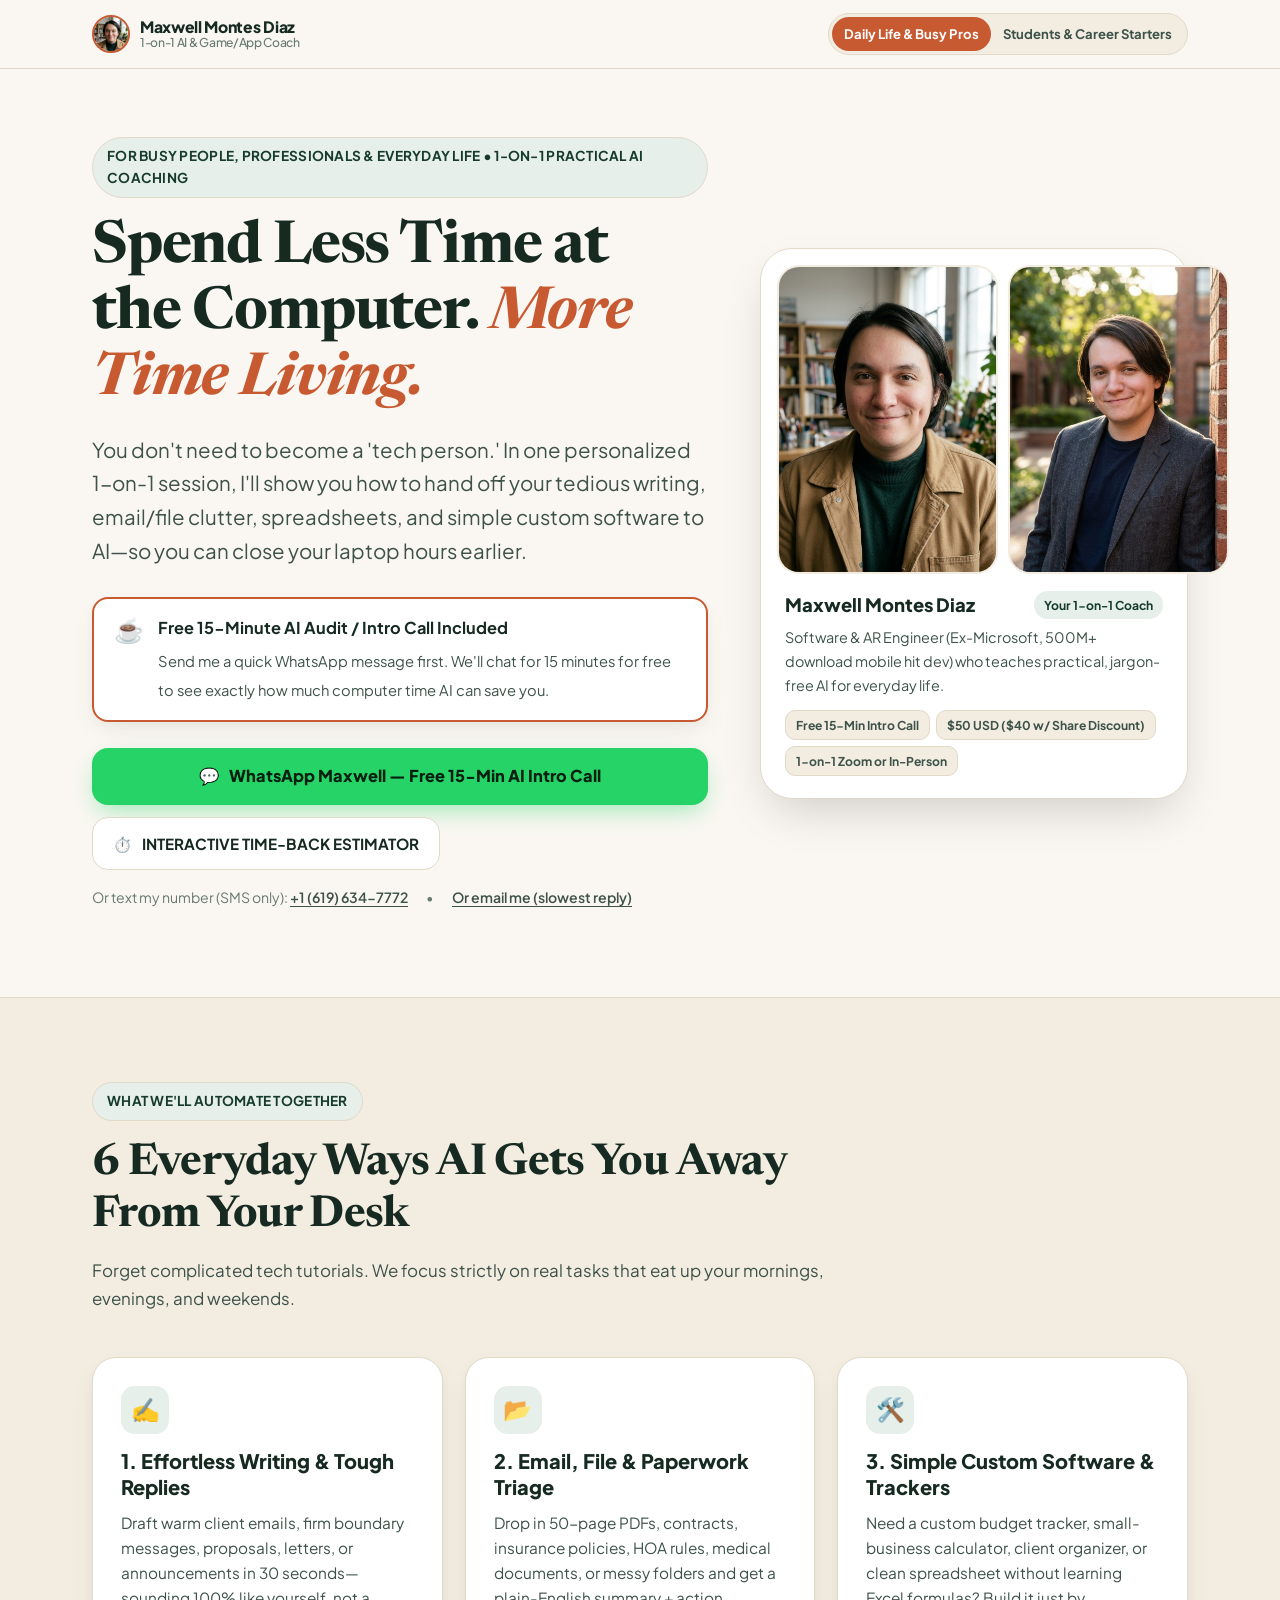
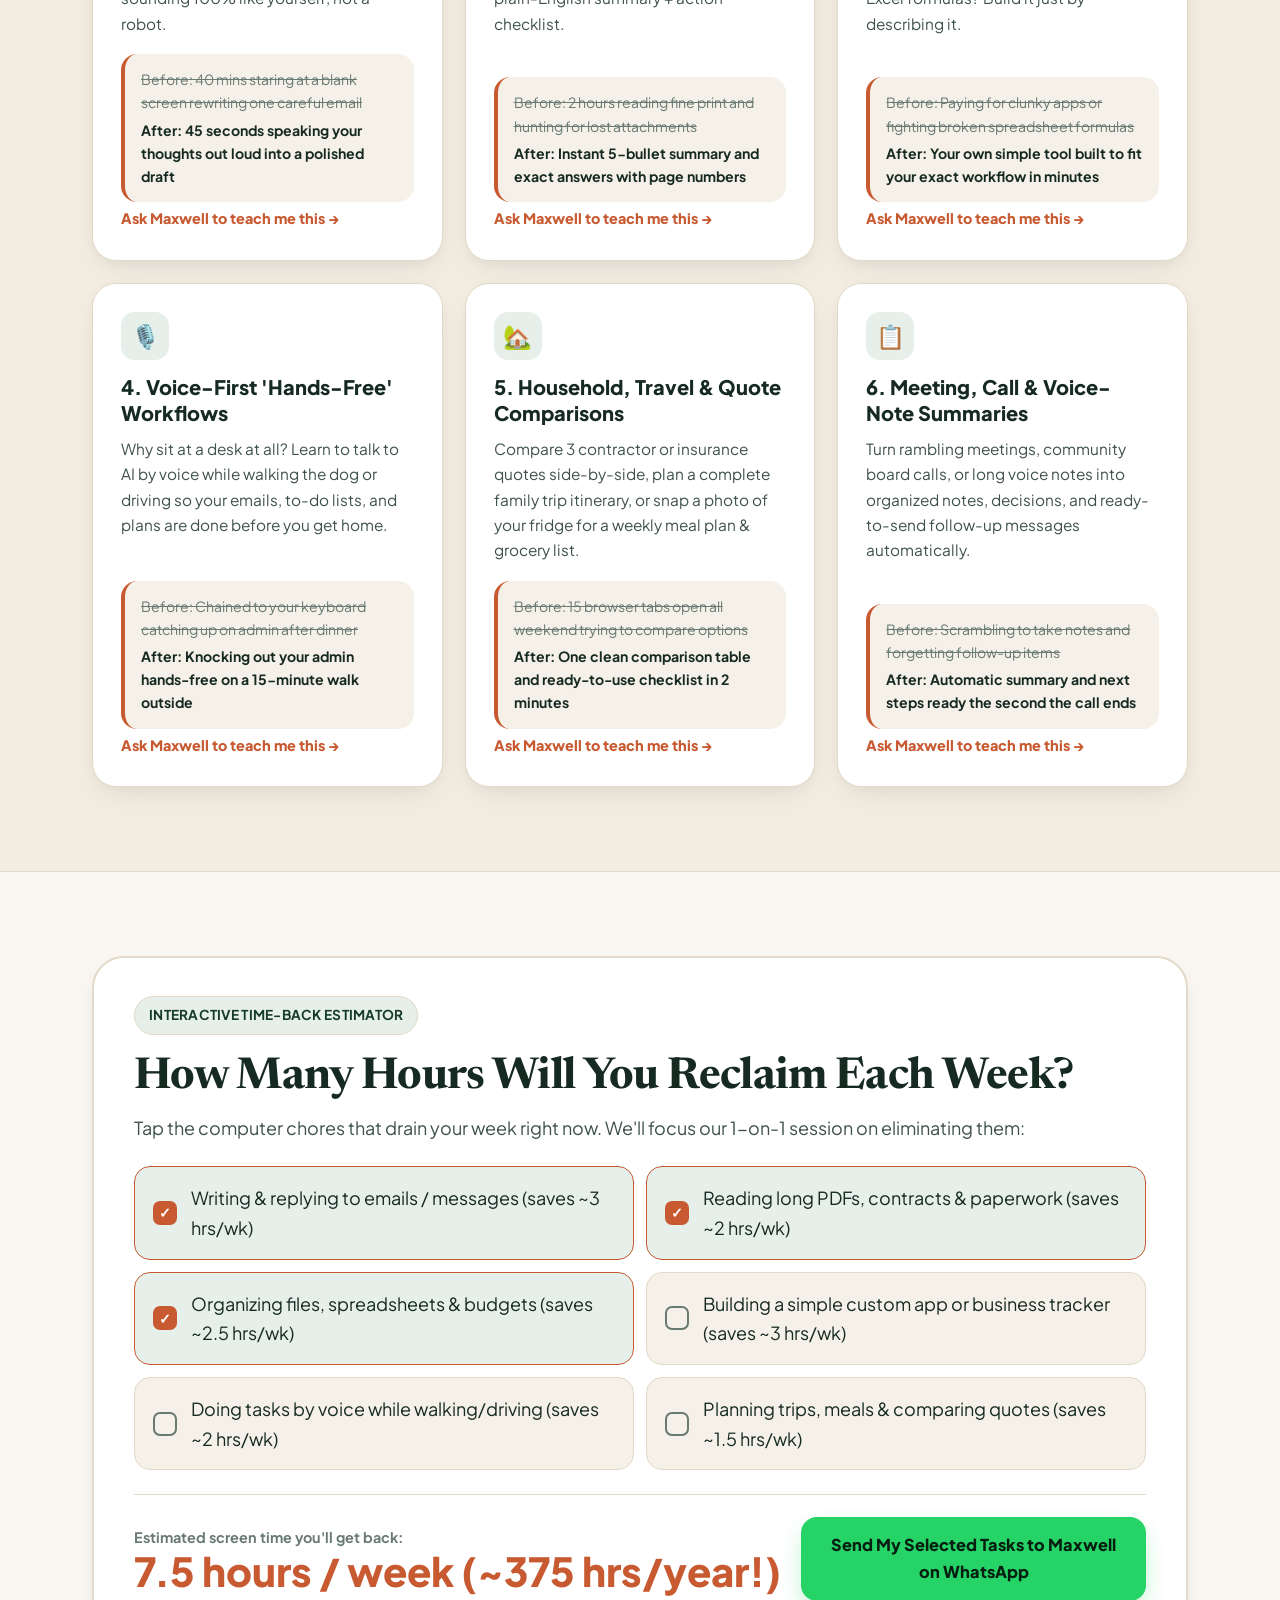
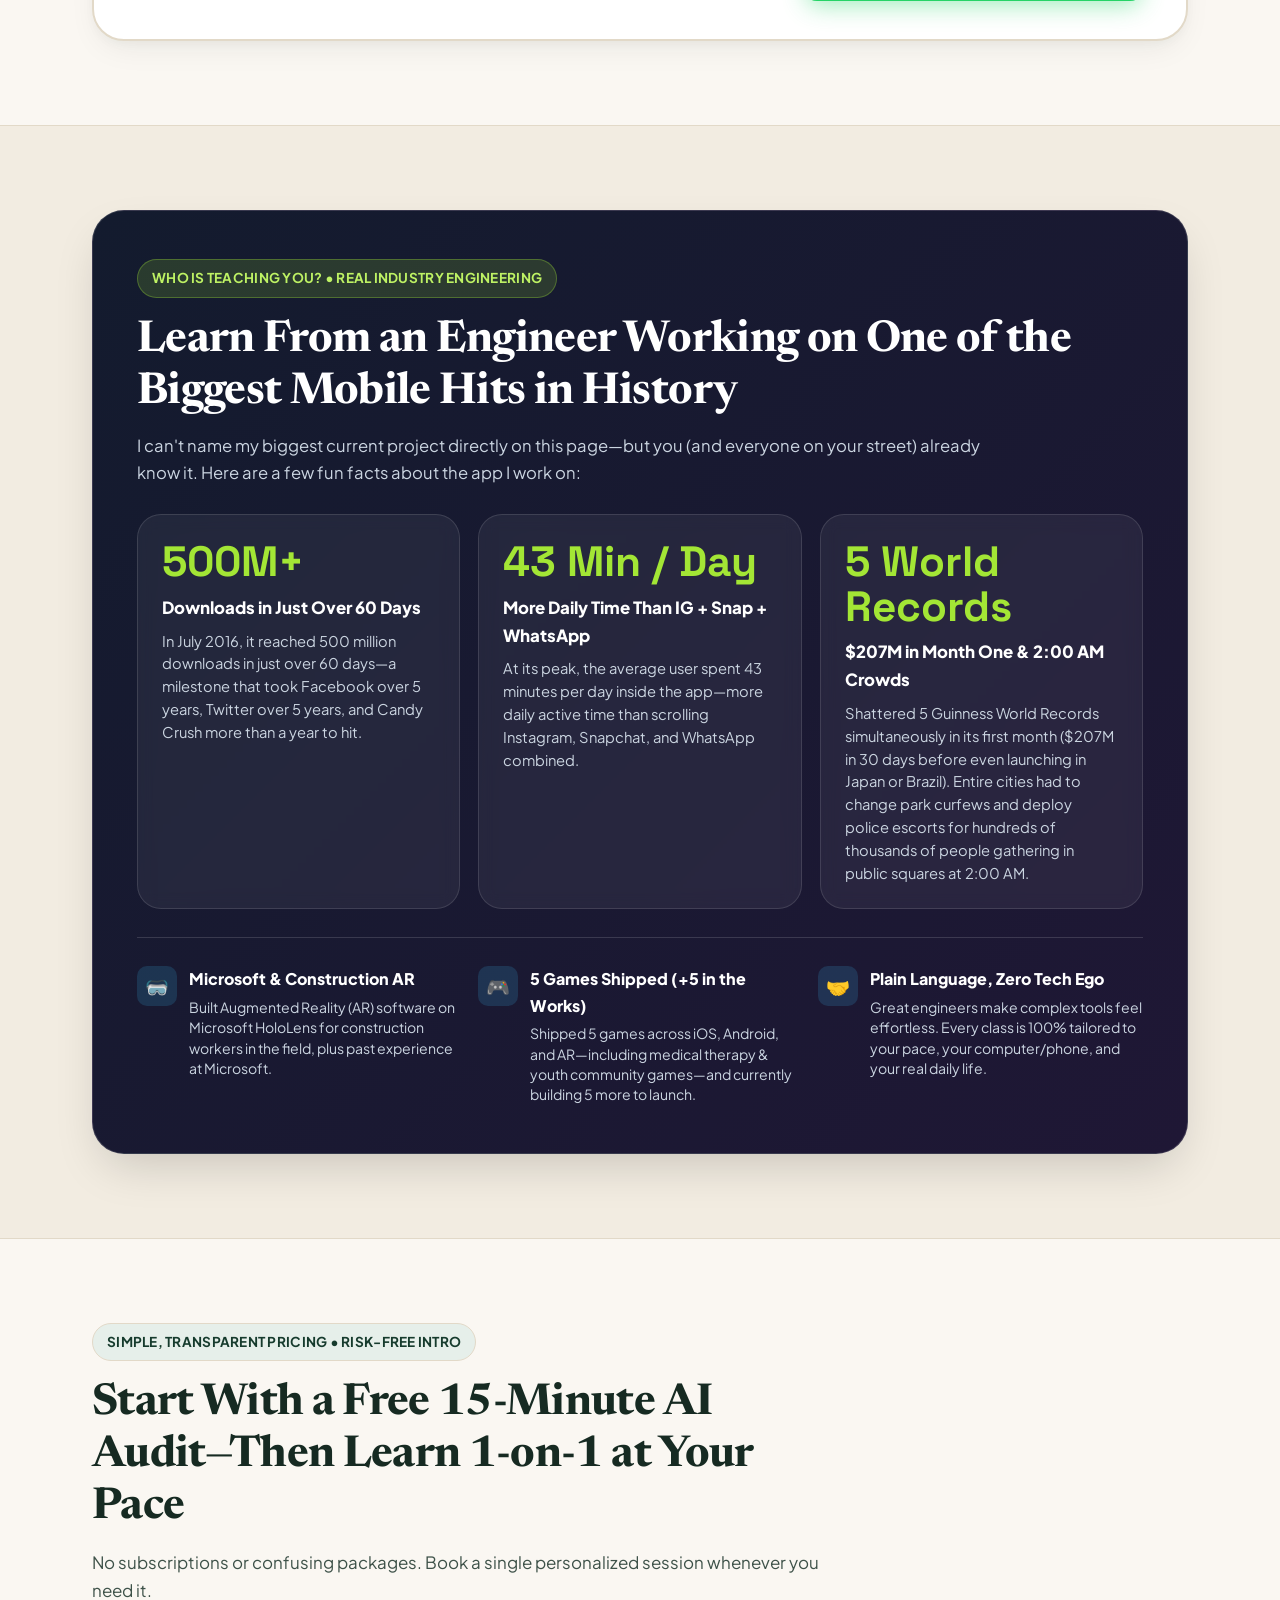
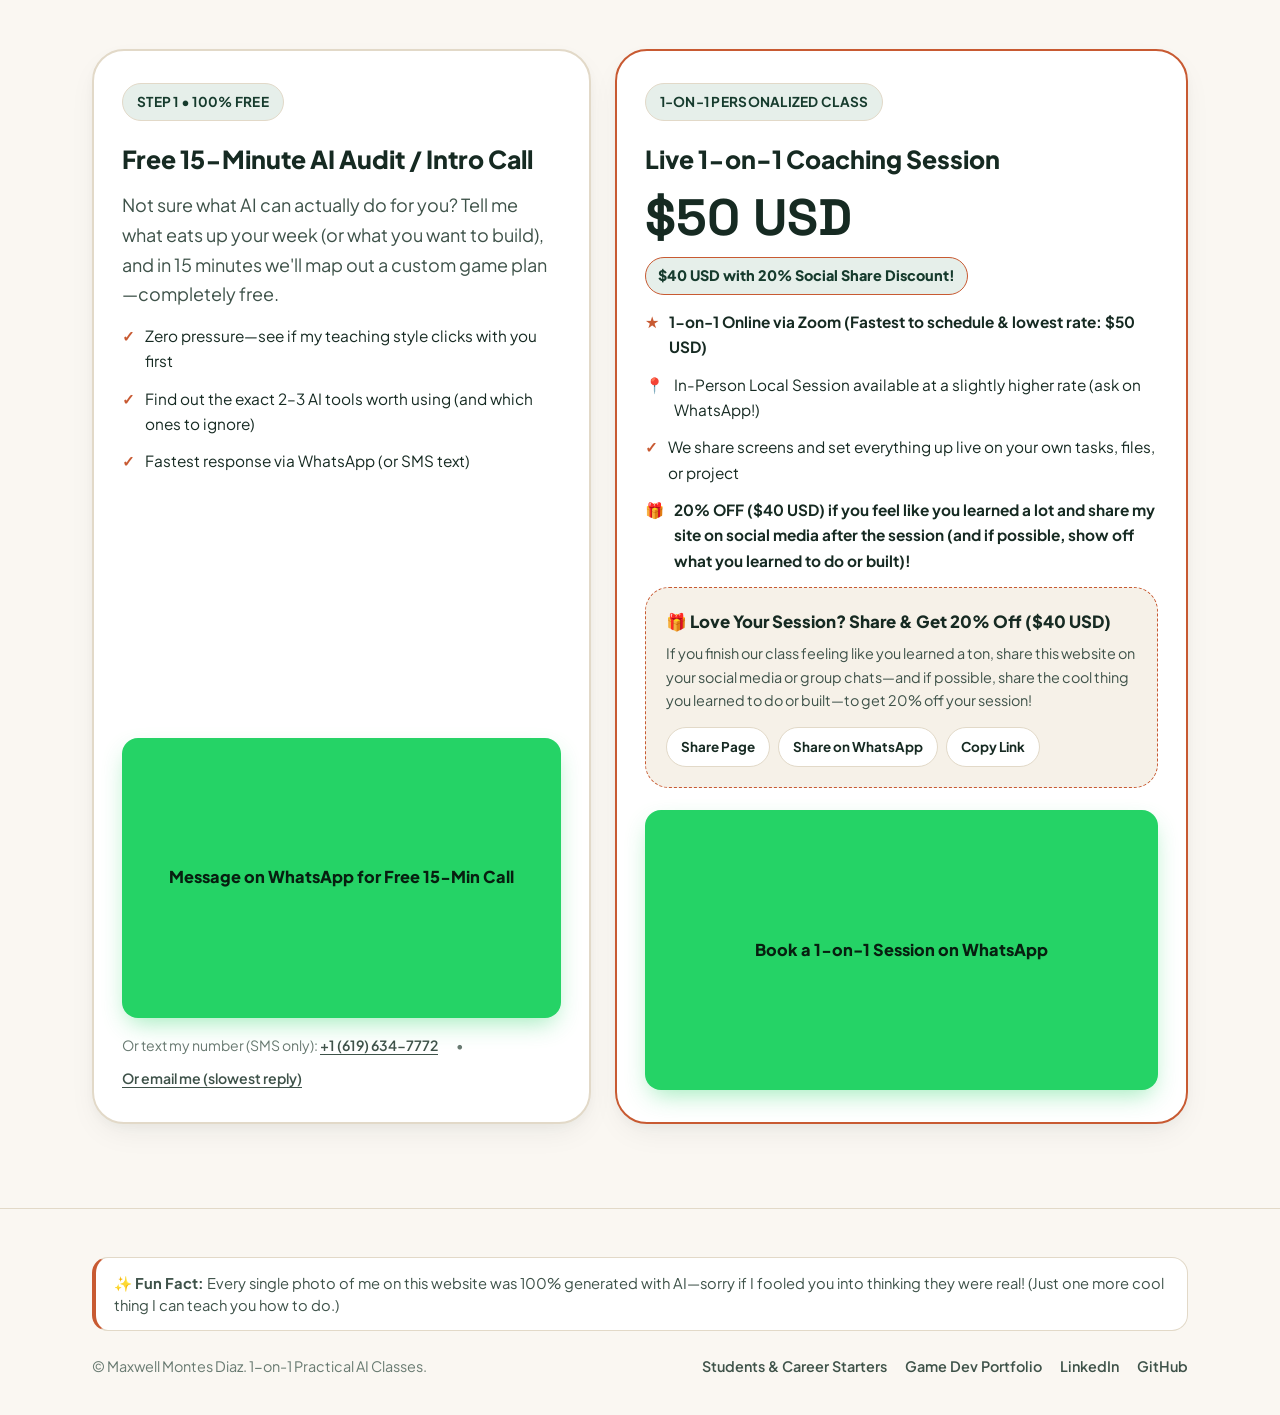
==== commit 8aae1a54: "Encourage sharing what you learned/built in the 20% social share section" ====
--- a/adults/index.html
+++ b/adults/index.html
@@ -495,7 +495,7 @@
                 </li>
                 <li>
                   <span class="check-icon">🎁</span>
-                  <strong data-i18n="session_bullet_discount">20% OFF ($40 USD) if you feel like you learned a lot and share my site on social media after the session!</strong>
+                  <strong data-i18n="session_bullet_discount">20% OFF ($40 USD) if you feel like you learned a lot and share my site on social media after the session (and if possible, show off what you learned to do or built)!</strong>
                 </li>
               </ul>
 
@@ -503,7 +503,7 @@
               <div class="share-discount-box">
                 <h4 data-i18n="share_box_title">🎁 Love Your Session? Share &amp; Get 20% Off ($40 USD)</h4>
                 <p data-i18n="share_box_desc">
-                  If you finish our class feeling like you learned a ton, share this website on your social media or group chats and get 20% off your session!
+                  If you finish our class feeling like you learned a ton, share this website on your social media or group chats—and if possible, share the cool thing you learned to do or built—to get 20% off your session!
                 </p>
                 <div class="share-buttons-row">
                   <button type="button" id="btn-share-native" class="share-chip" data-i18n="share_btn_native">Share Page</button>
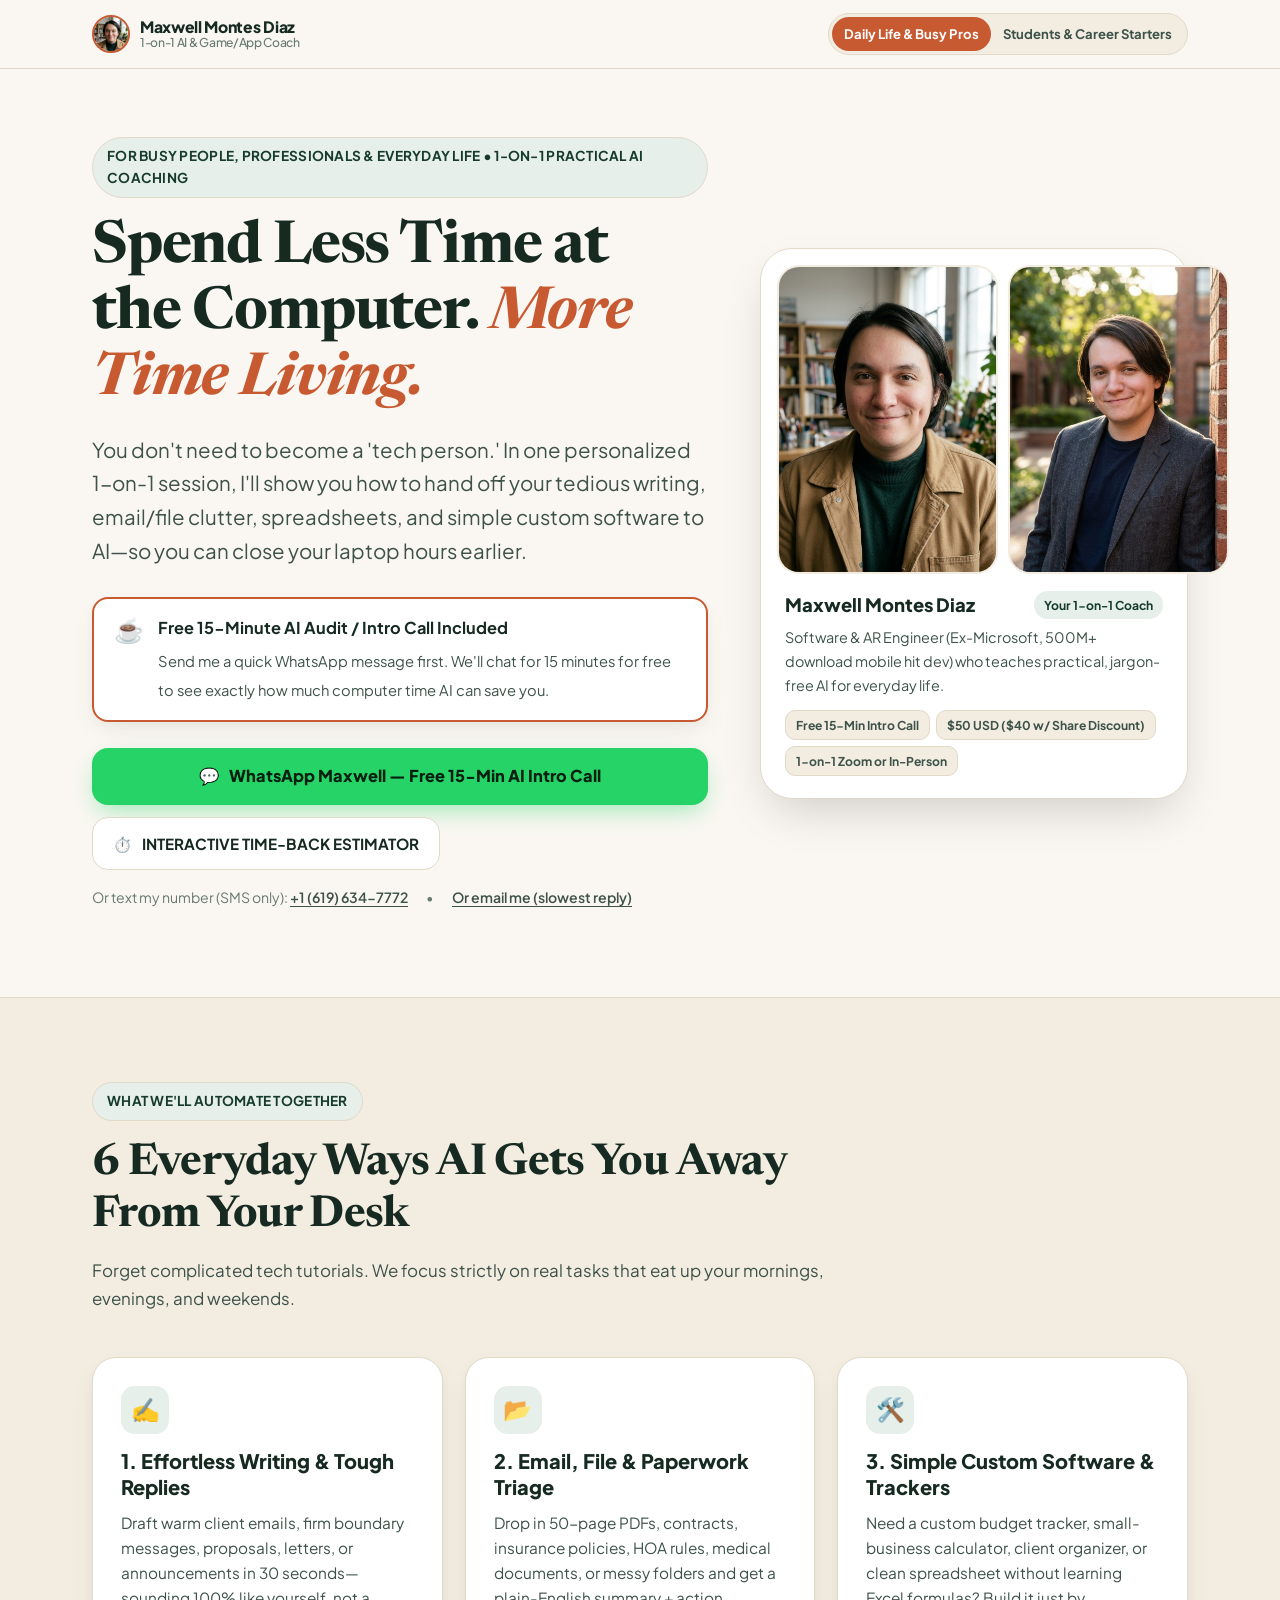
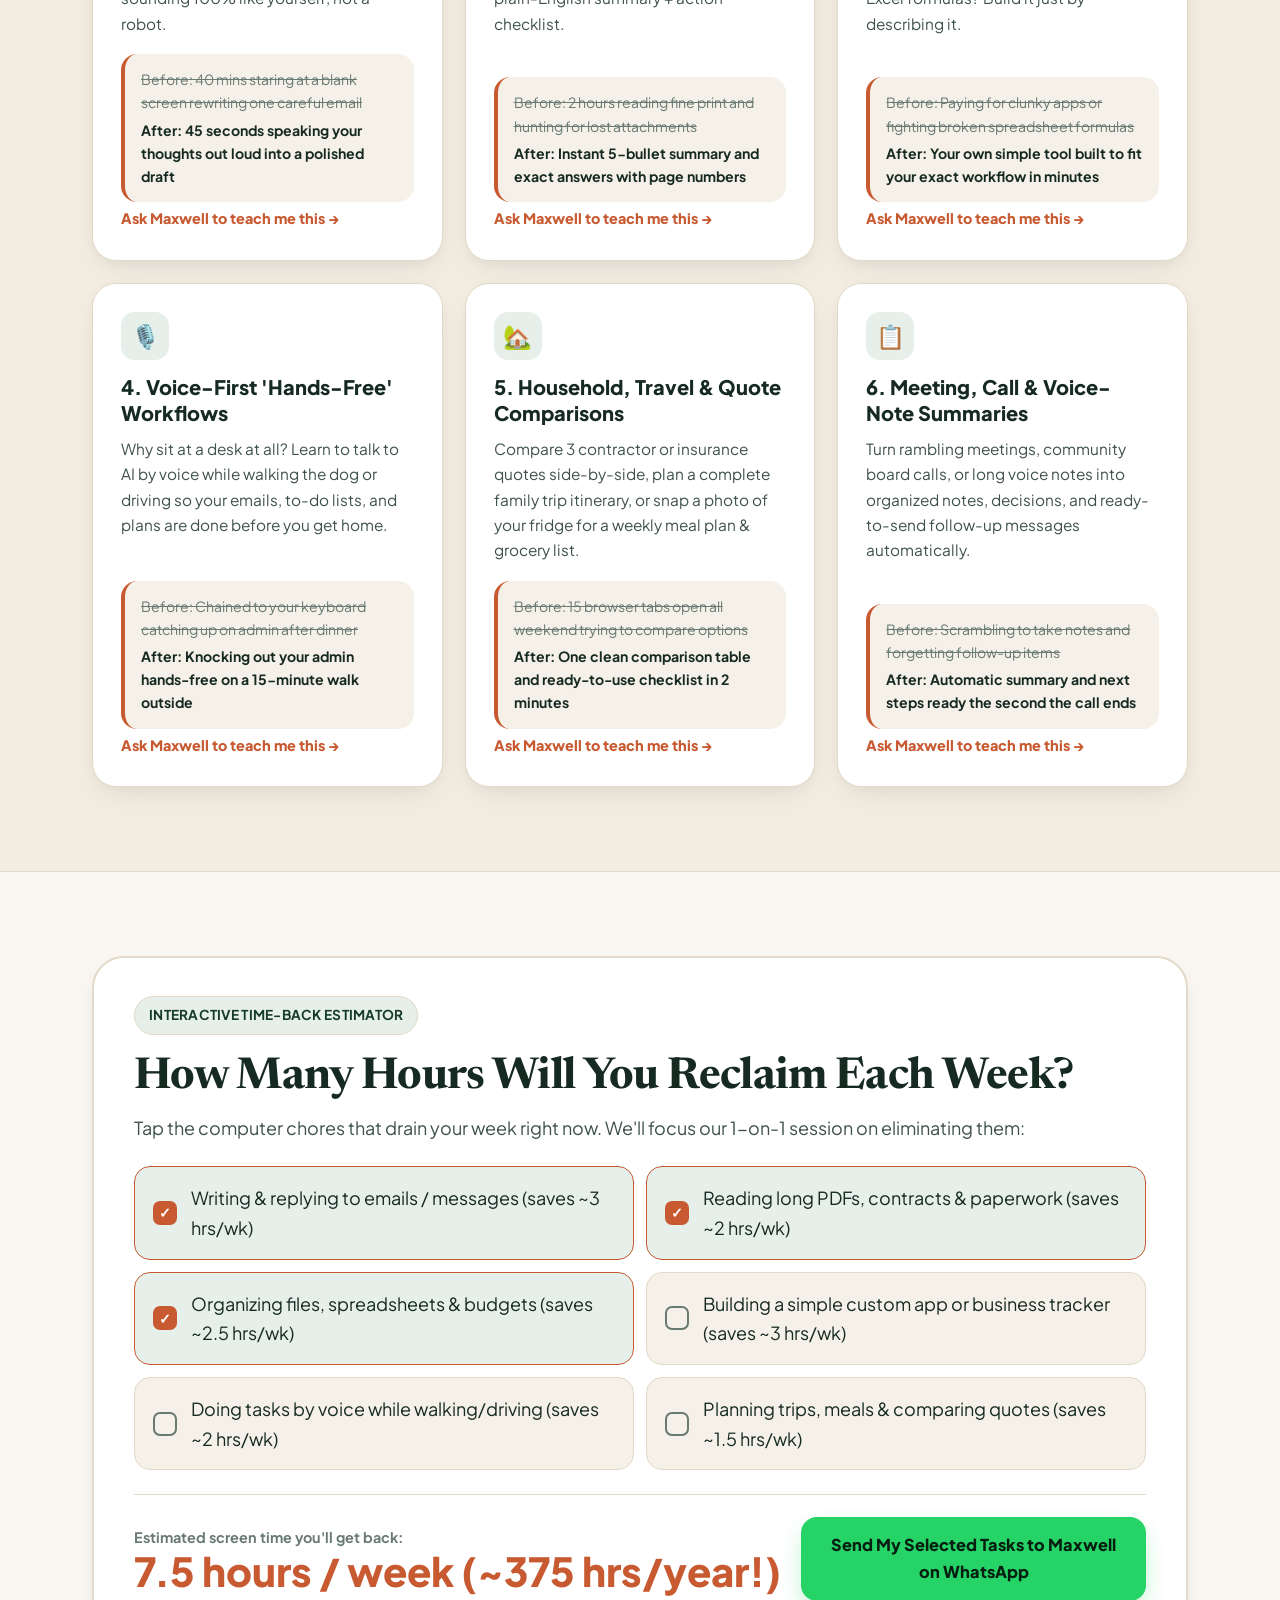
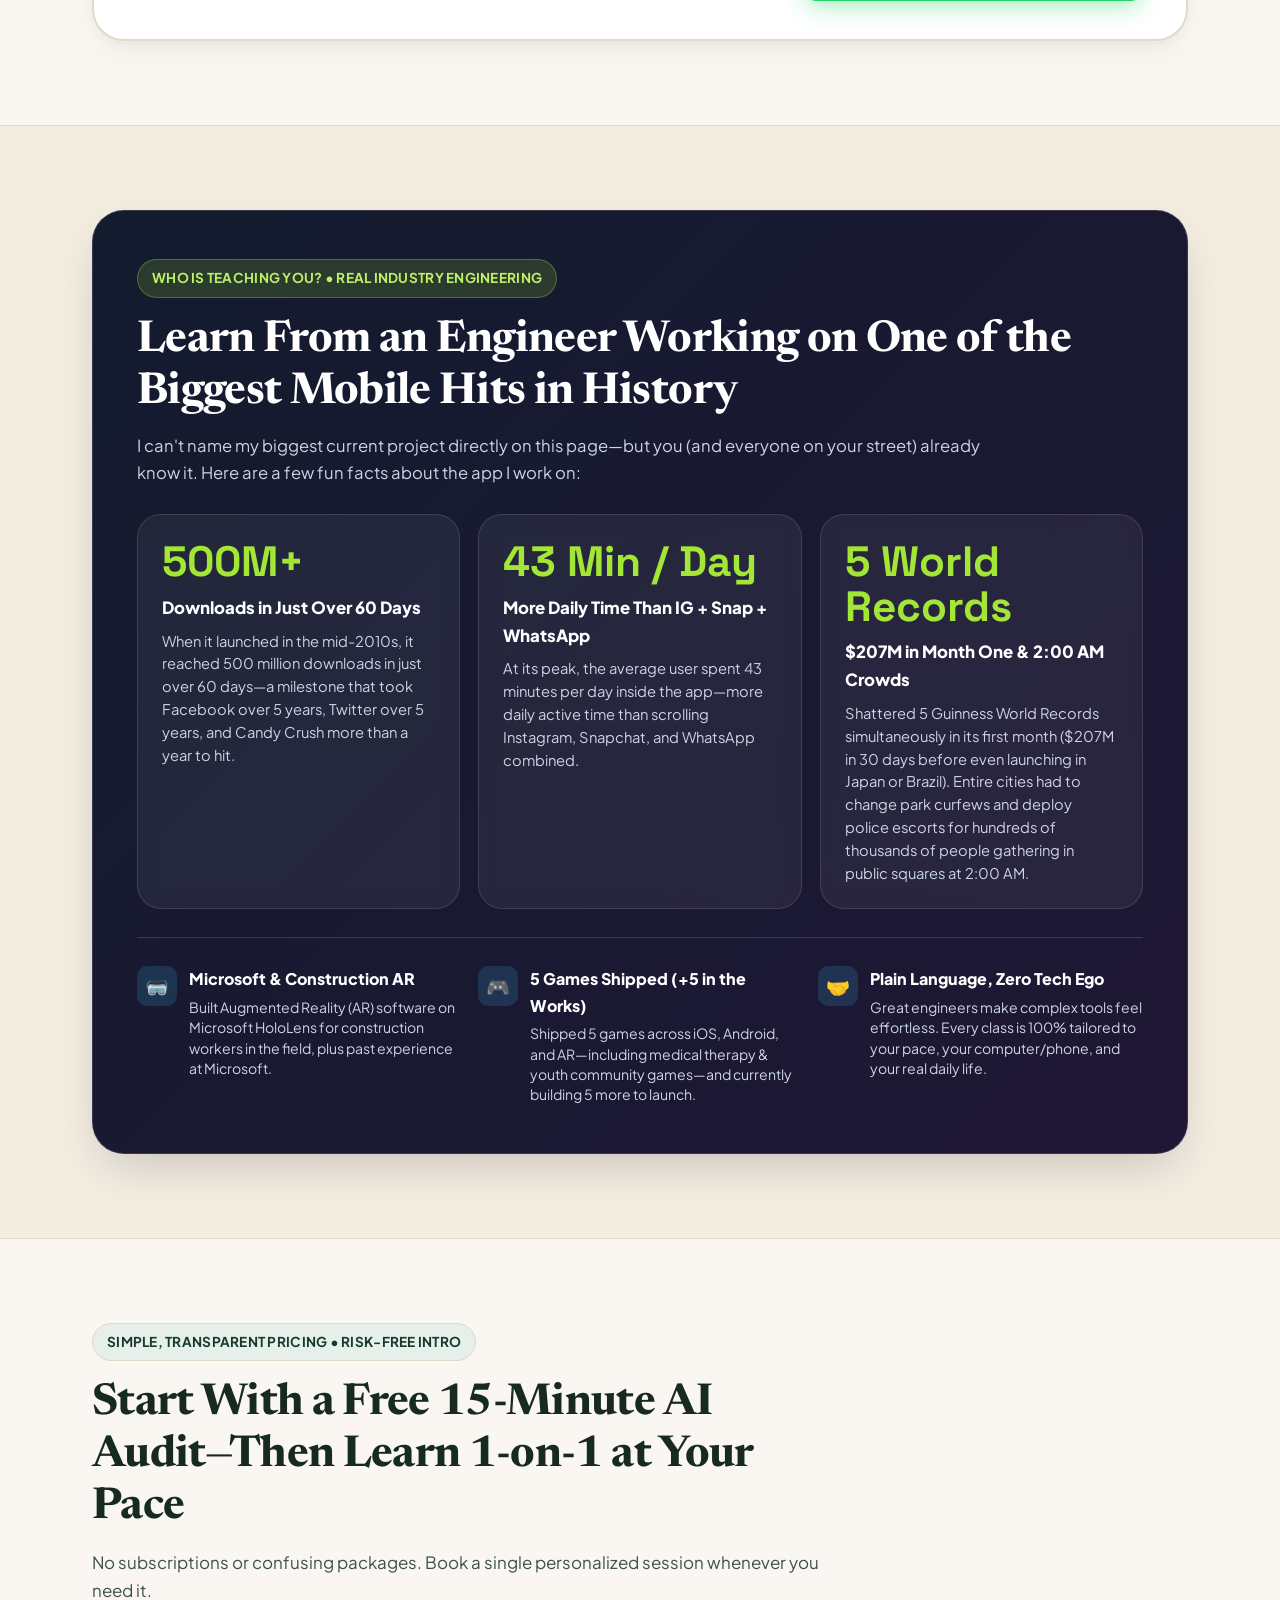
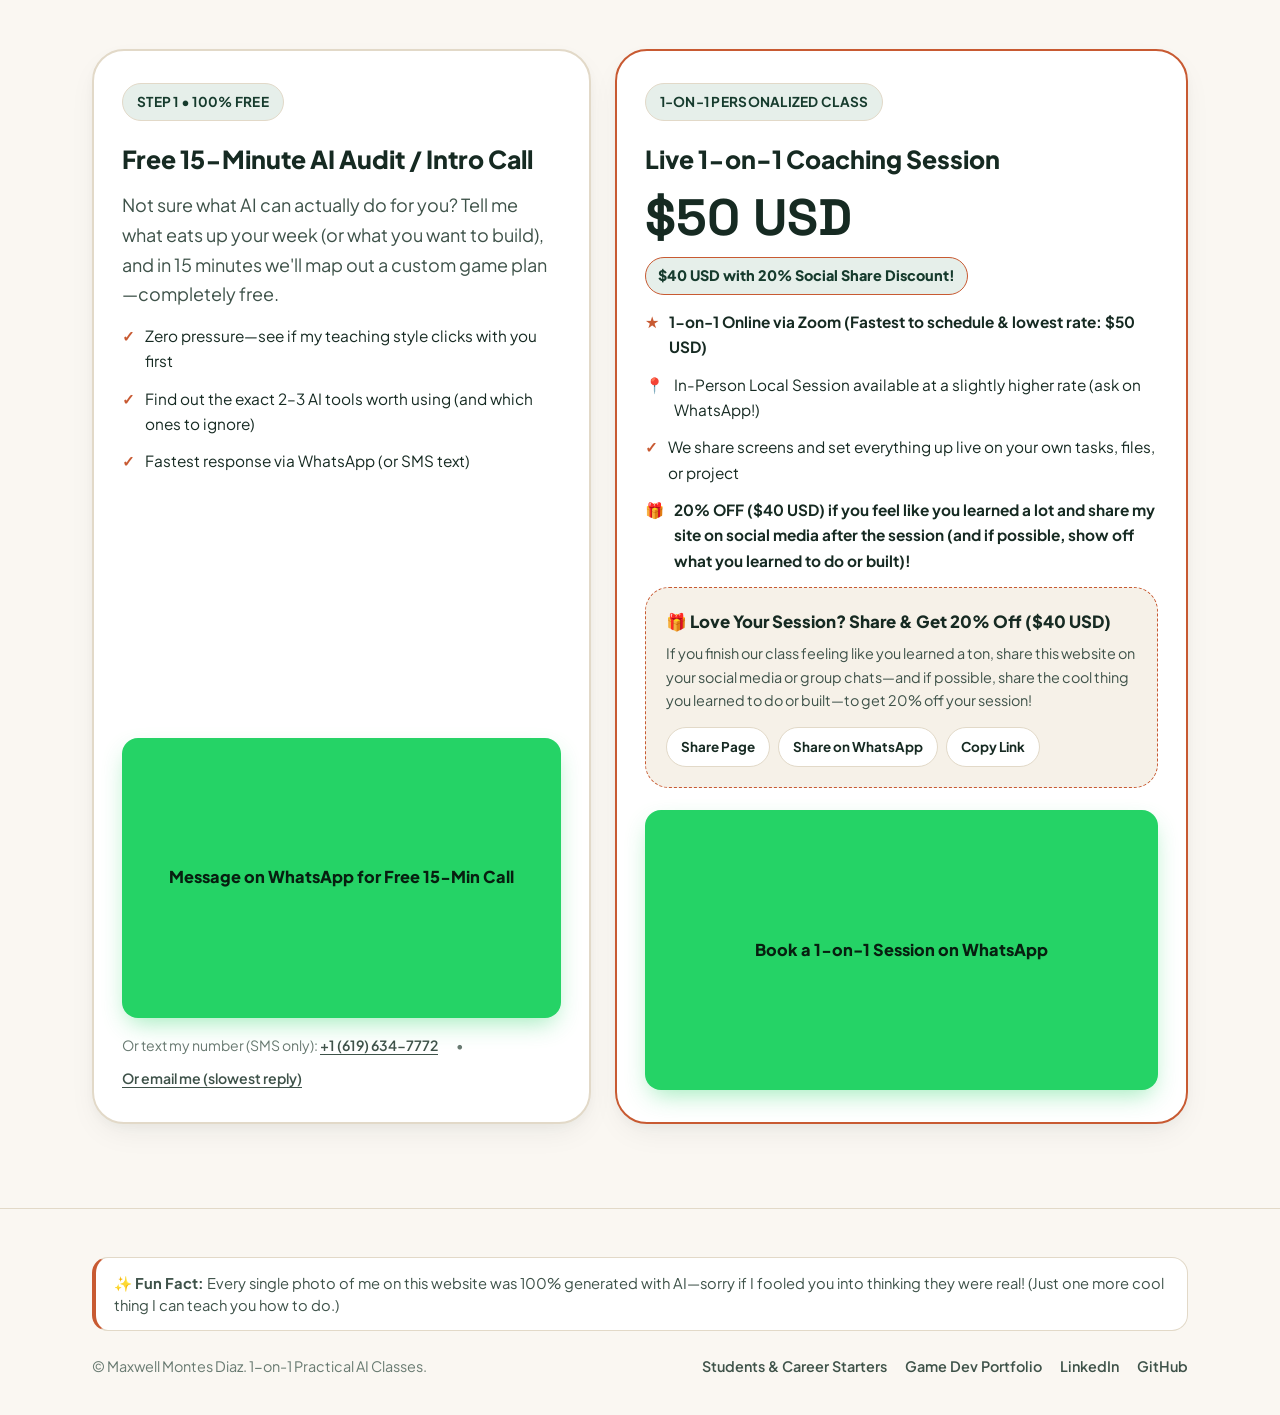
==== commit 85670972: "Replace specific July 2016 launch date with approximate mid-2010s timeframe" ====
--- a/adults/index.html
+++ b/adults/index.html
@@ -367,7 +367,7 @@
               <div class="stat-big" data-i18n="stat1_num">500M+</div>
               <div class="stat-title" data-i18n="stat1_title">Downloads in Just Over 60 Days</div>
               <p class="stat-desc" data-i18n="stat1_desc">
-                In July 2016, it reached 500 million downloads in just over 60 days—a milestone that took Facebook over 5 years, Twitter over 5 years, and Candy Crush more than a year to hit.
+                When it launched in the mid-2010s, it reached 500 million downloads in just over 60 days—a milestone that took Facebook over 5 years, Twitter over 5 years, and Candy Crush more than a year to hit.
               </p>
             </div>
 
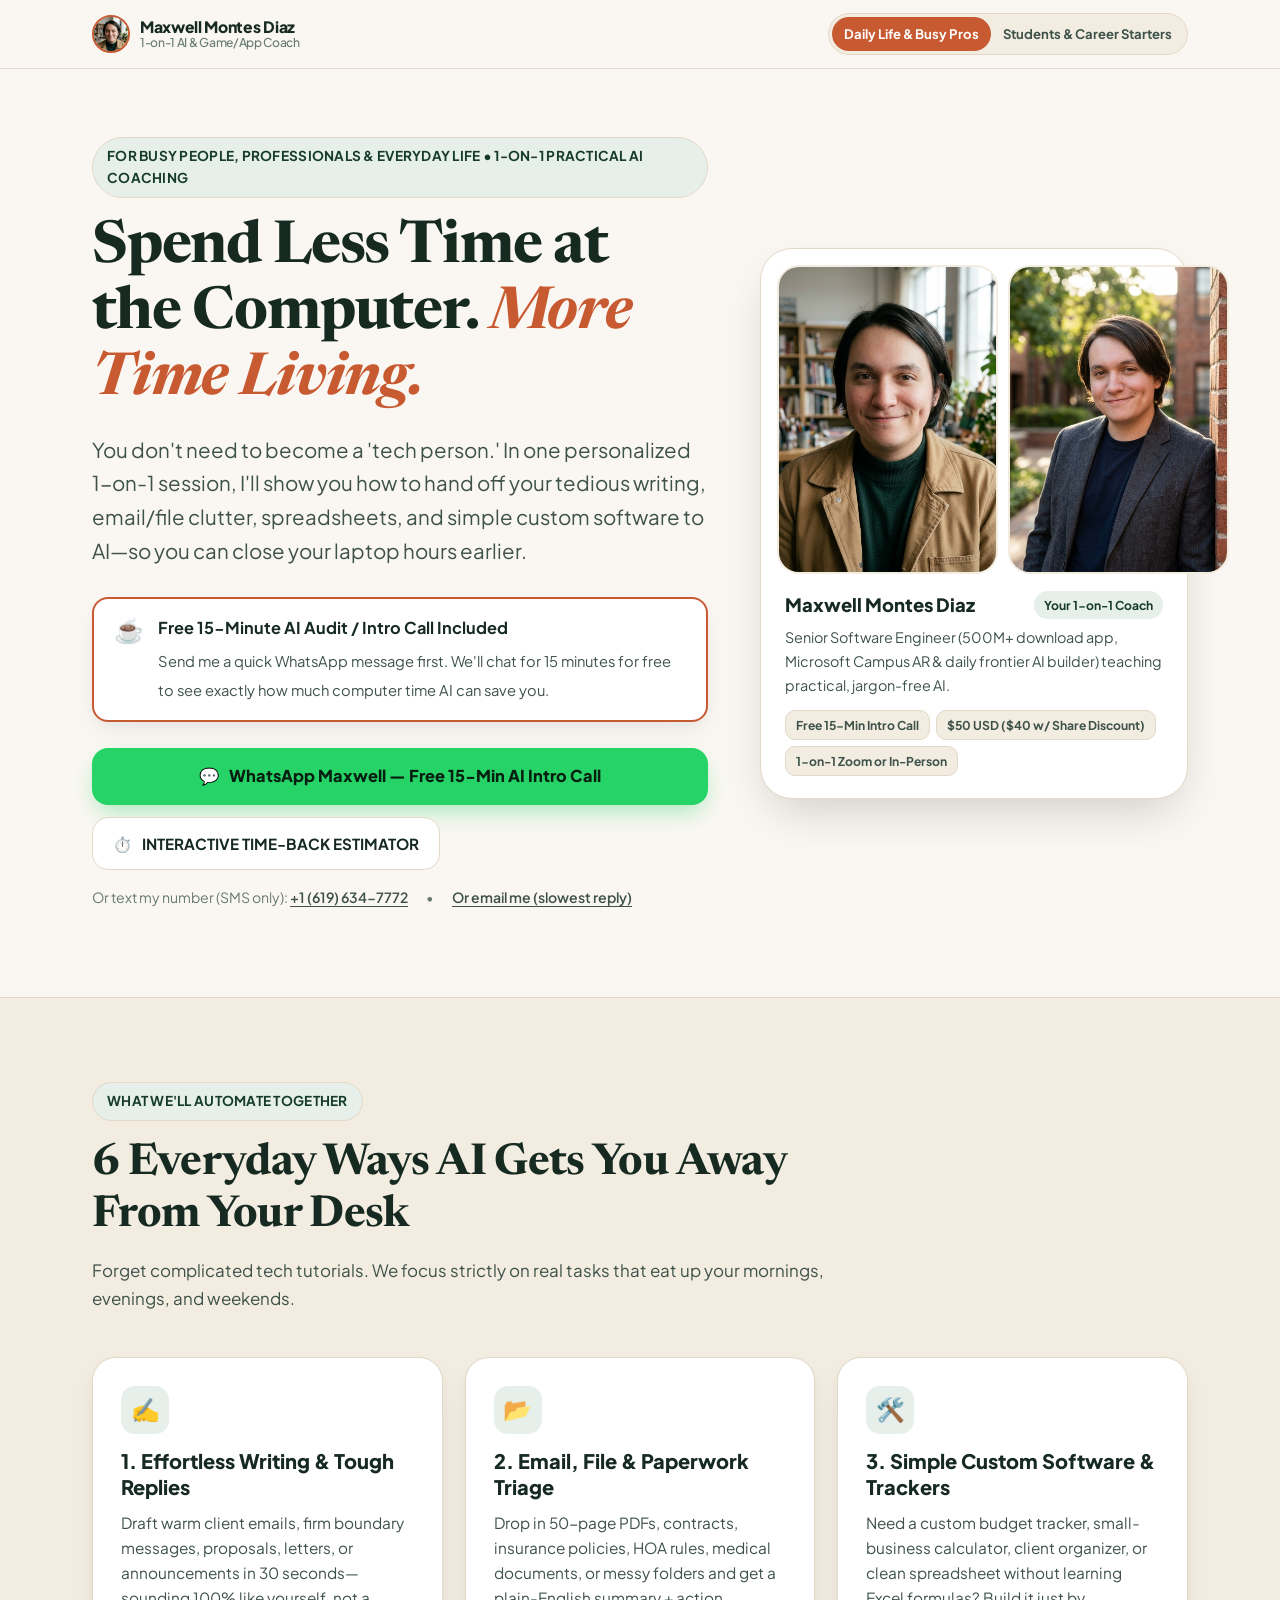
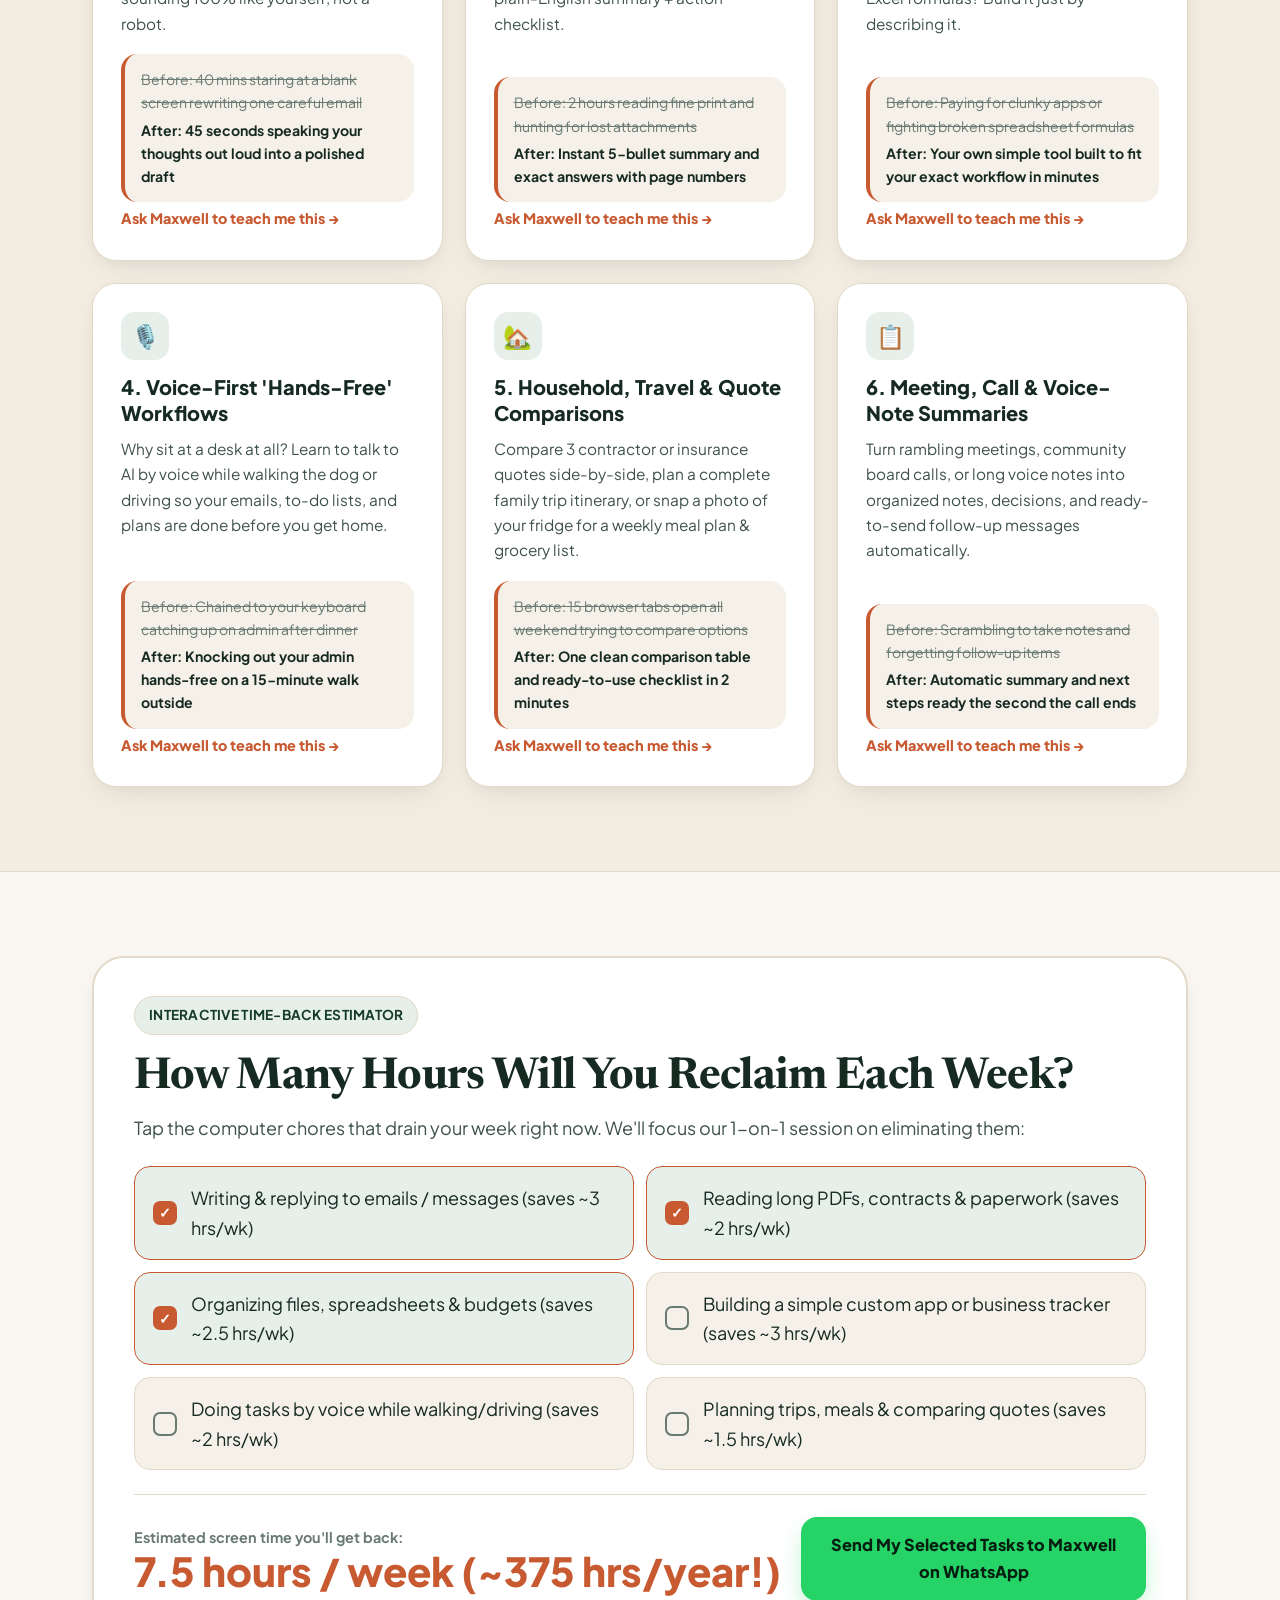
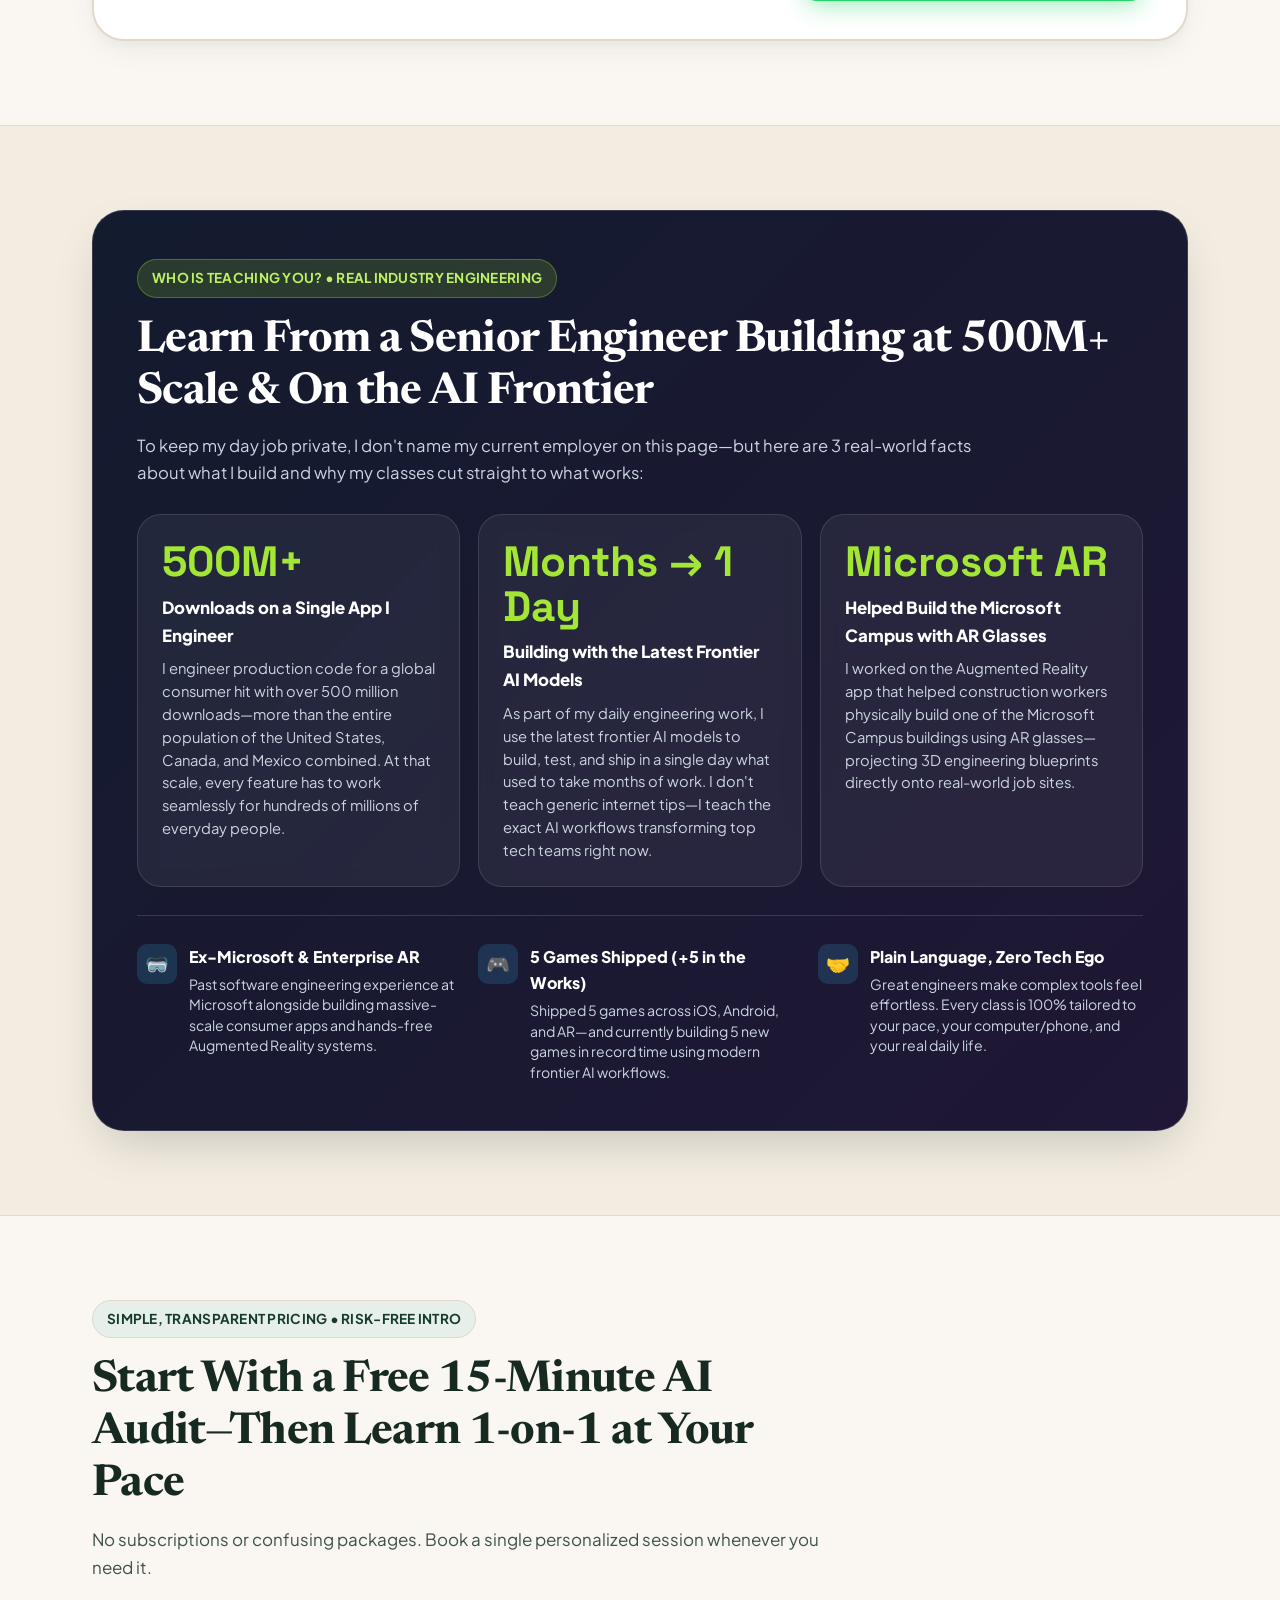
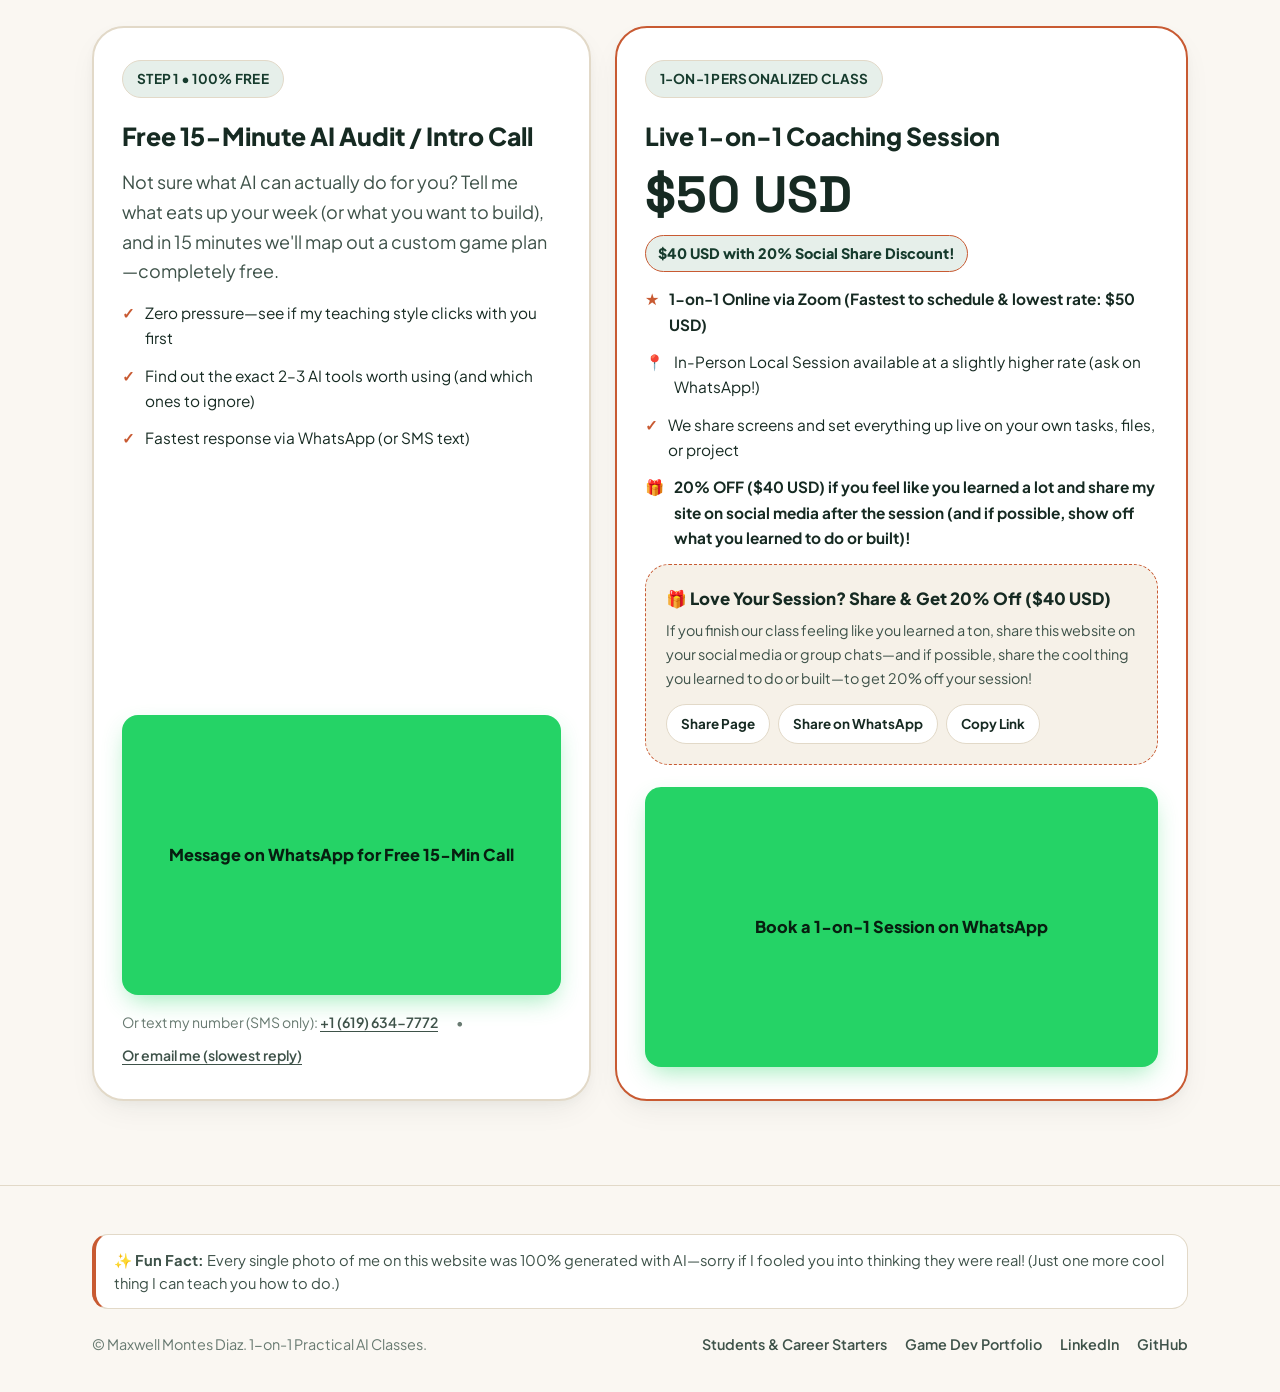
==== commit c0503d31: "Update credibility showcase (500M+ scale, frontier AI speed, Microsoft Campus AR) & add printable bu" ====
--- a/adults/index.html
+++ b/adults/index.html
@@ -18,7 +18,7 @@
   <meta property="og:image:height" content="630" />
   <meta name="twitter:card" content="summary_large_image" />
   <meta name="twitter:title" content="Spend Less Time at the Computer. More Time Living. — 1-on-1 AI Classes" />
-  <meta name="twitter:description" content="Free 15-Min AI Intro Call • Jargon-free 1-on-1 AI coaching by Maxwell Montes Diaz (Ex-Microsoft AR &amp; 500M+ download mobile hit dev)." />
+  <meta name="twitter:description" content="Free 15-Min AI Intro Call • Jargon-free 1-on-1 AI coaching by Maxwell Montes Diaz (Ex-Microsoft, 500M+ download app engineer &amp; frontier AI builder)." />
   <meta name="twitter:image" content="https://mascaz.github.io/AI-Lessons-Website/assets/images/og-adults.jpg" />
 
   <!-- Google Fonts -->
@@ -125,7 +125,7 @@
               <span class="verified-pill" data-i18n="adults_photo_badge">Your 1-on-1 Coach</span>
             </div>
             <p class="hero-photo-bio" data-i18n="adults_photo_bio">
-              Software &amp; AR Engineer (Ex-Microsoft, 500M+ download mobile hit dev) who teaches practical, jargon-free AI for everyday life.
+              Senior Software Engineer (500M+ download app, Microsoft Campus AR &amp; daily frontier AI builder) teaching practical, jargon-free AI.
             </p>
             <div class="hero-mini-pills">
               <span class="mini-pill" data-i18n="hero_pill_free">Free 15-Min Intro Call</span>
@@ -346,7 +346,7 @@
       </div>
     </section>
 
-    <!-- Credibility Showcase (The Mystery Global Phenomenon + Microsoft + AR + 5 Games) -->
+    <!-- Credibility Showcase -->
     <section class="section section-alt" id="about-maxwell">
       <div class="container">
         <div class="credibility-showcase">
@@ -355,35 +355,35 @@
               WHO IS TEACHING YOU? • REAL INDUSTRY ENGINEERING
             </div>
             <h2 class="headline-lg" style="color:#FFFFFF;margin-bottom:12px;" data-i18n="cred_title">
-              Learn From an Engineer Working on One of the Biggest Mobile Hits in History
+              Learn From a Senior Engineer Building at 500M+ Scale &amp; On the AI Frontier
             </h2>
             <p style="color:#CBD5E1;max-width:72ch;font-size:1.04rem;" data-i18n="cred_subtitle">
-              I can't name my biggest current project directly on this page—but you (and everyone on your street) already know it. Here are a few fun facts about the app I work on:
+              To keep my day job private, I don't name my current employer on this page—but here are 3 real-world facts about what I build and why my classes cut straight to what works:
             </p>
           </div>
 
           <div class="mystery-stats-grid">
             <div class="mystery-stat-card">
               <div class="stat-big" data-i18n="stat1_num">500M+</div>
-              <div class="stat-title" data-i18n="stat1_title">Downloads in Just Over 60 Days</div>
+              <div class="stat-title" data-i18n="stat1_title">Downloads on a Single App I Engineer</div>
               <p class="stat-desc" data-i18n="stat1_desc">
-                When it launched in the mid-2010s, it reached 500 million downloads in just over 60 days—a milestone that took Facebook over 5 years, Twitter over 5 years, and Candy Crush more than a year to hit.
+                I engineer production code for a global consumer hit with over 500 million downloads—more than the entire population of the United States, Canada, and Mexico combined. At that scale, every feature has to work seamlessly for hundreds of millions of everyday people.
               </p>
             </div>
 
             <div class="mystery-stat-card">
-              <div class="stat-big" data-i18n="stat2_num">43 Min / Day</div>
-              <div class="stat-title" data-i18n="stat2_title">More Daily Time Than IG + Snap + WhatsApp</div>
+              <div class="stat-big" data-i18n="stat2_num">Months → 1 Day</div>
+              <div class="stat-title" data-i18n="stat2_title">Building with the Latest Frontier AI Models</div>
               <p class="stat-desc" data-i18n="stat2_desc">
-                At its peak, the average user spent 43 minutes per day inside the app—more daily active time than scrolling Instagram, Snapchat, and WhatsApp combined.
+                As part of my daily engineering work, I use the latest frontier AI models to build, test, and ship in a single day what used to take months of work. I don't teach generic internet tips—I teach the exact AI workflows transforming top tech teams right now.
               </p>
             </div>
 
             <div class="mystery-stat-card">
-              <div class="stat-big" data-i18n="stat3_num">5 World Records</div>
-              <div class="stat-title" data-i18n="stat3_title">$207M in Month One &amp; 2:00 AM Crowds</div>
+              <div class="stat-big" data-i18n="stat3_num">Microsoft AR</div>
+              <div class="stat-title" data-i18n="stat3_title">Helped Build the Microsoft Campus with AR Glasses</div>
               <p class="stat-desc" data-i18n="stat3_desc">
-                Shattered 5 Guinness World Records simultaneously in its first month ($207M in 30 days before even launching in Japan or Brazil). Entire cities had to change park curfews and deploy police escorts for hundreds of thousands of people gathering in public squares at 2:00 AM.
+                I worked on the Augmented Reality app that helped construction workers physically build one of the Microsoft Campus buildings using AR glasses—projecting 3D engineering blueprints directly onto real-world job sites.
               </p>
             </div>
           </div>
@@ -392,15 +392,15 @@
             <div class="exp-item">
               <div class="exp-badge">🥽</div>
               <div>
-                <h4 data-i18n="exp1_title">Microsoft &amp; Construction AR</h4>
-                <p data-i18n="exp1_desc">Built Augmented Reality (AR) software on Microsoft HoloLens for construction workers in the field, plus past experience at Microsoft.</p>
+                <h4 data-i18n="exp1_title">Ex-Microsoft &amp; Enterprise AR</h4>
+                <p data-i18n="exp1_desc">Past software engineering experience at Microsoft alongside building massive-scale consumer apps and hands-free Augmented Reality systems.</p>
               </div>
             </div>
             <div class="exp-item">
               <div class="exp-badge">🎮</div>
               <div>
                 <h4 data-i18n="exp2_title">5 Games Shipped (+5 in the Works)</h4>
-                <p data-i18n="exp2_desc">Shipped 5 games across iOS, Android, and AR—including medical therapy &amp; youth community games—and currently building 5 more to launch.</p>
+                <p data-i18n="exp2_desc">Shipped 5 games across iOS, Android, and AR—and currently building 5 new games in record time using modern frontier AI workflows.</p>
               </div>
             </div>
             <div class="exp-item">
